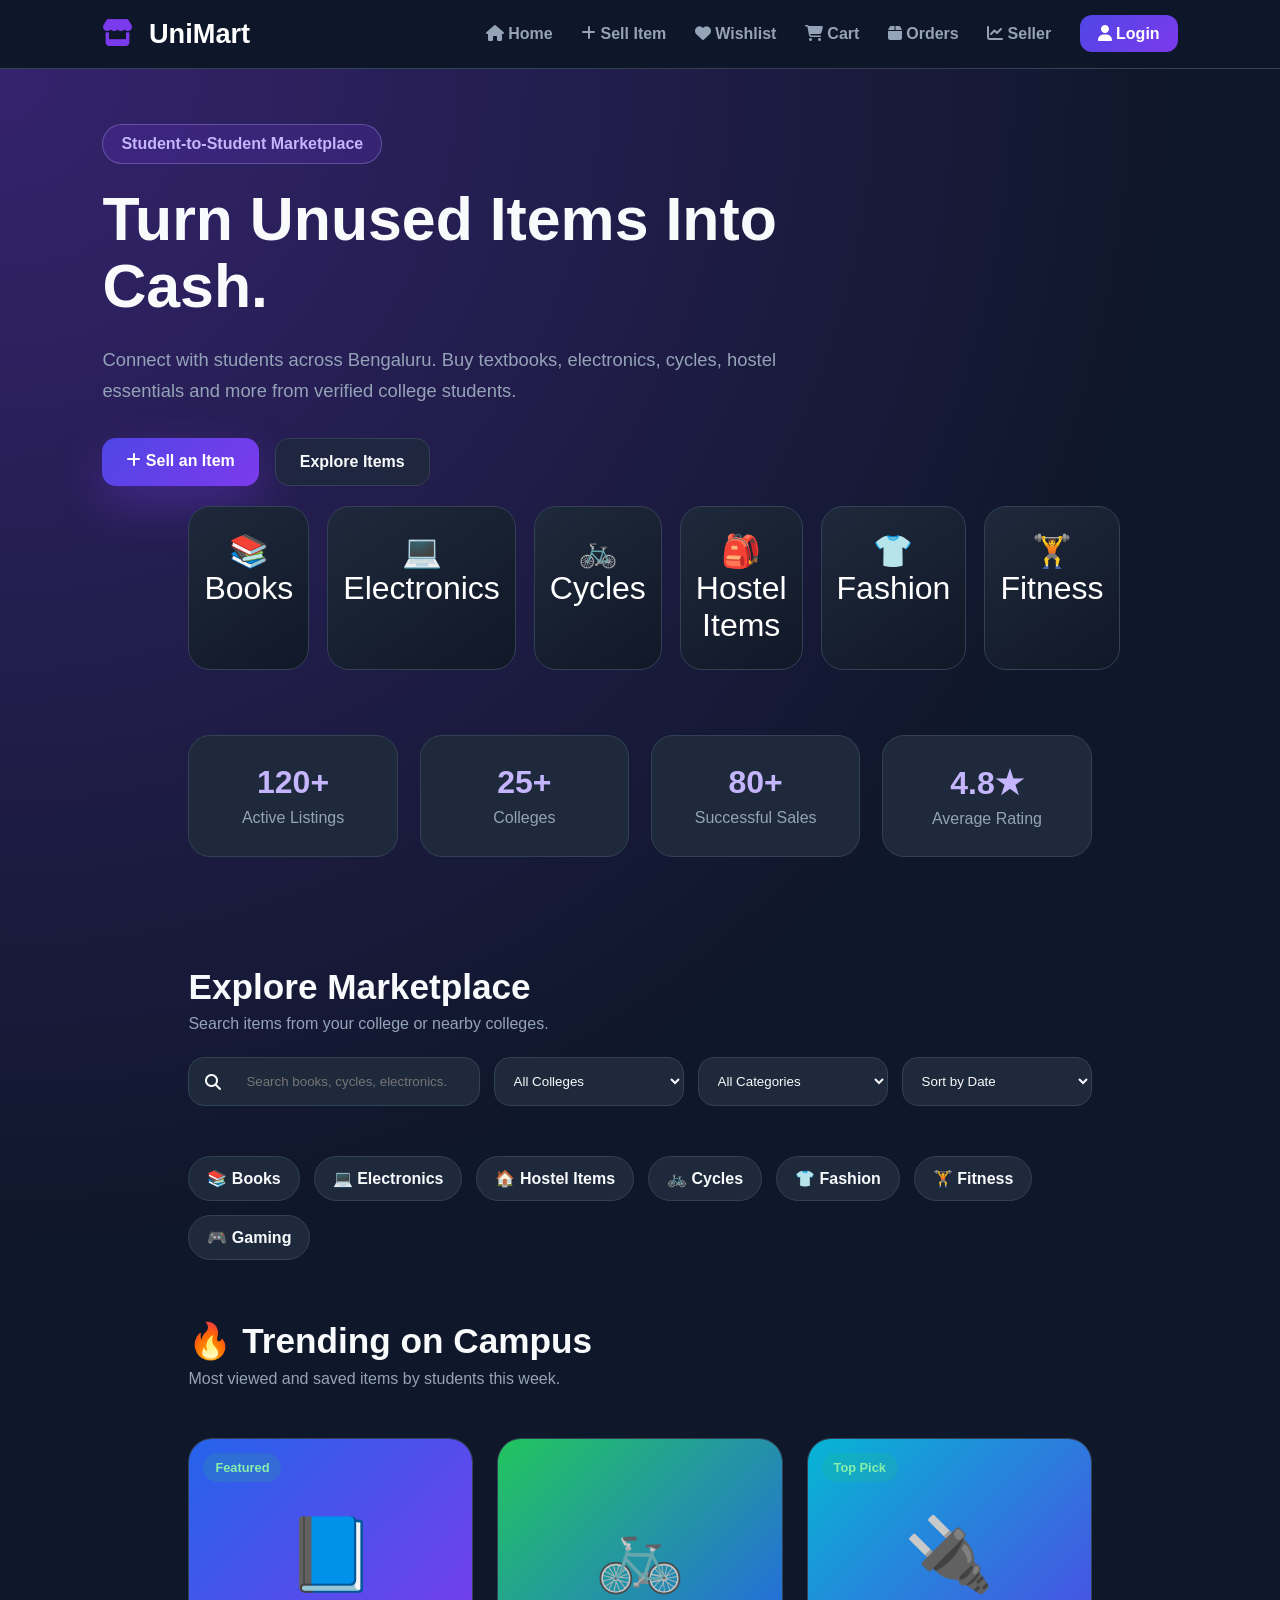
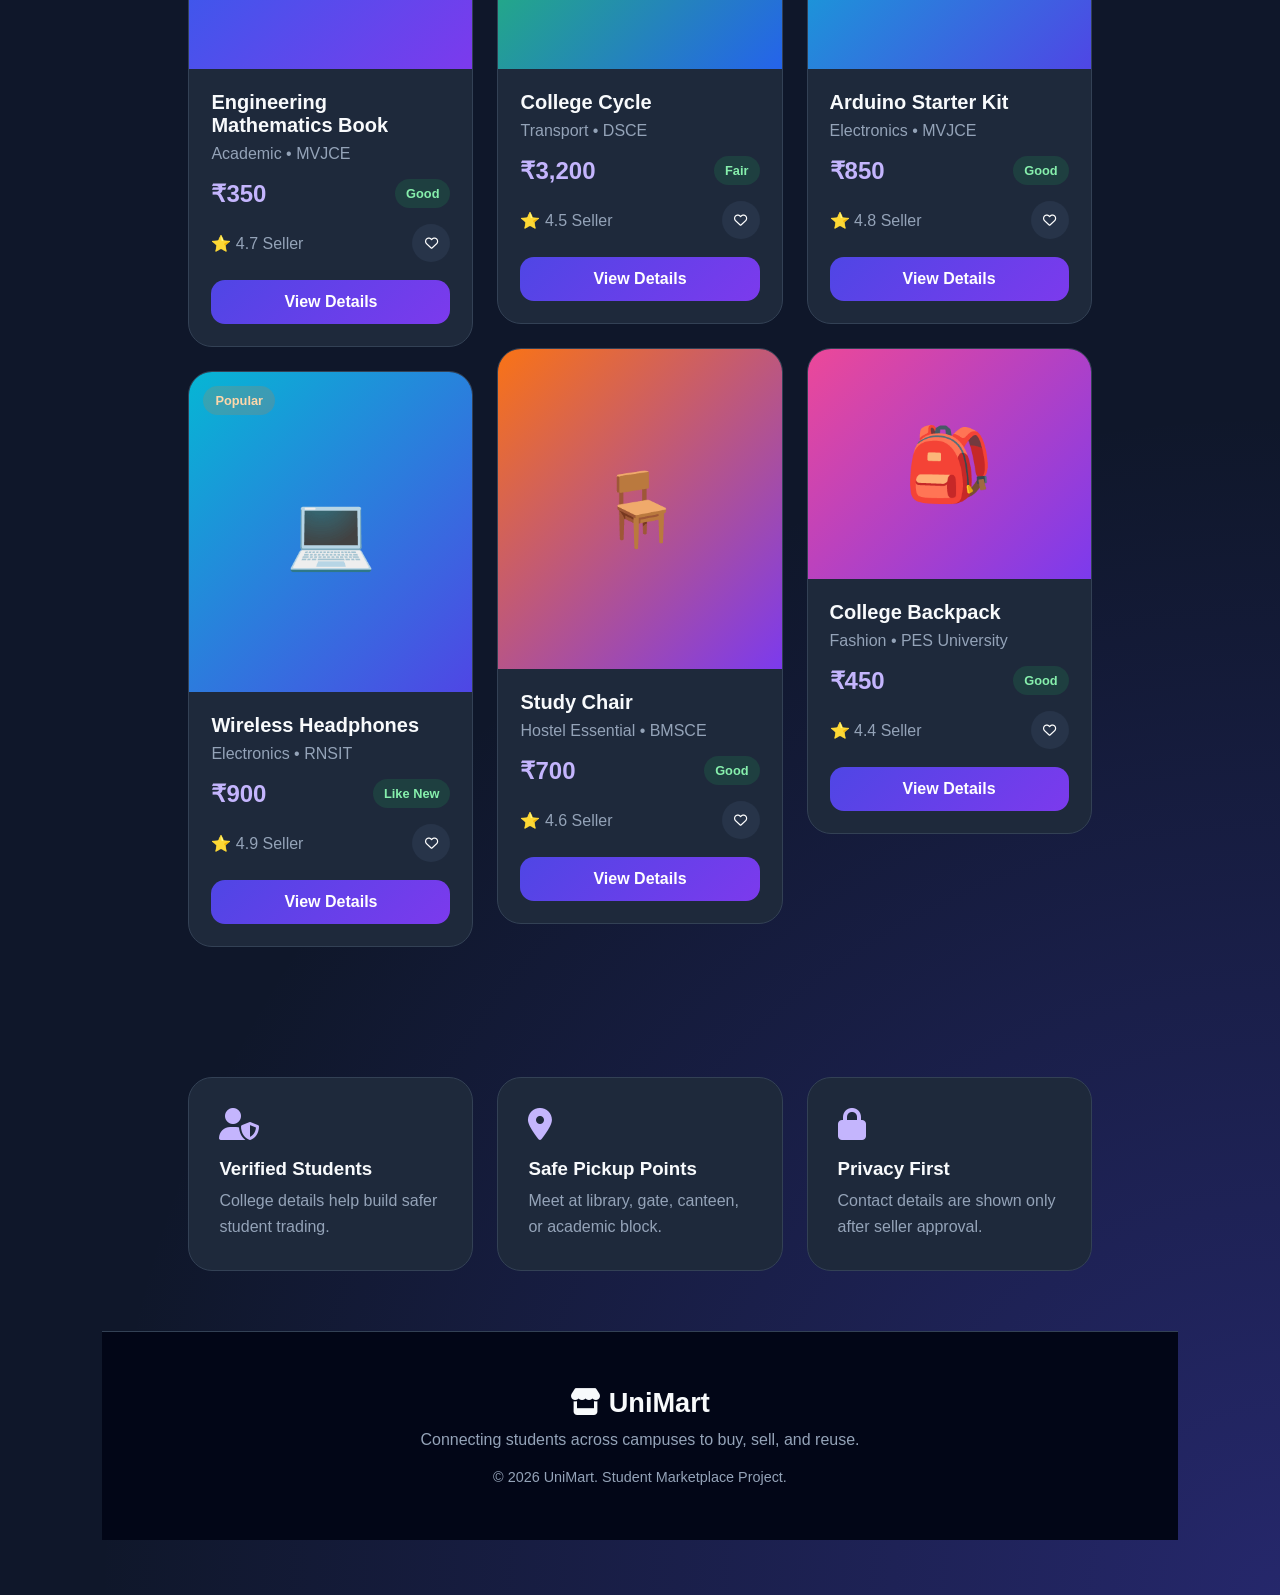
==== index.html @ 86482e0b "Initial UniMart project" ====
<!DOCTYPE html>
<html lang="en">
<head>
  <meta charset="UTF-8" />
  <meta name="viewport" content="width=device-width, initial-scale=1.0" />
  <title>UniMart | Student Marketplace</title>

<link rel="stylesheet" href="g.css">

  <link
    rel="stylesheet"
    href="https://cdnjs.cloudflare.com/ajax/libs/font-awesome/6.5.0/css/all.min.css"
  />
</head>
<body>

  <!-- NAVBAR -->
  <header class="navbar">
    <div class="logo">
      <i class="fa-solid fa-store"></i>
      <span>UniMart</span>
    </div>

    <nav>
  <nav>
  <a href="index.html">
    <i class="fa-solid fa-house"></i> Home
  </a>

  <a href="post-item.html">
    <i class="fa-solid fa-plus"></i> Sell Item
  </a>

  <a href="wishlist.html">
    <i class="fa-solid fa-heart"></i> Wishlist
  </a>

  <a href="cart.html">
    <i class="fa-solid fa-cart-shopping"></i> Cart
  </a>

  <a href="orders.html">
    <i class="fa-solid fa-box"></i> Orders
  </a>

  <a href="seller-dashboard.html">
    <i class="fa-solid fa-chart-line"></i> Seller
  </a>

  <a href="register.html" class="login-btn">
    <i class="fa-solid fa-user"></i> Login
  </a>
</nav>
</nav>
    </nav>
  </header>

  <!-- HERO SECTION -->
  <section class="hero compact-hero">
    <div class="hero-content">
      <span class="tag">Student-to-Student Marketplace</span>

      <h1>Turn Unused Items Into Cash.</h1>

     <p>
        Connect with students across Bengaluru.
        Buy textbooks, electronics, cycles, hostel essentials
        and more from verified college students.

      </p>

      <div class="hero-buttons">
        <a href="post-item.html" class="primary-btn">
          <i class="fa-solid fa-plus"></i> Sell an Item
        </a>

        <a href="#marketplace" class="secondary-btn">
          Explore Items
        </a>
      </div>
    </div>

    </div>
<!-- QUICK CATEGORIES -->

<section class="quick-categories">

  <a href="category.html?type=Academic" class="cat-card">
📚 Books
</a>

  <a href="category.html?type=Electronics" class="cat-card">
💻 Electronics
</a>
 <a href="category.html?type=Cycles" class="cat-card">
🚲 Cycles
</a>
<a href="category.html?type=Hostel" class="cat-card">
🎒 Hostel Items
</a>

<a href="category.html?type=Fashion" class="cat-card">
👕 Fashion
</a>

  <a href=" category.html?type=Fitness" class="cat-card">
🏋️ Fitness
</a>

</section>


  <!-- STATS -->
  <section class="stats">
    <div>
      <h2>120+</h2>
      <p>Active Listings</p>
    </div>

    <div>
      <h2>25+</h2>
      <p>Colleges</p>
    </div>

    <div>
      <h2>80+</h2>
      <p>Successful Sales</p>
    </div>

    <div>
      <h2>4.8★</h2>
      <p>Average Rating</p>
    </div>
  </section>

  <!-- SEARCH AND FILTER -->
  <section class="search-section" id="marketplace">
    <h2>Explore Marketplace</h2>
    <p>Search items from your college or nearby colleges.</p>

    <div class="filters">
      <div class="search-box">
        <i class="fa-solid fa-magnifying-glass"></i>
        <input type="text" id="searchInput" placeholder="Search books, cycles, electronics..." />
      </div>

      <select>
        <option>All Colleges</option>
        <option>MVJCE</option>
        <option>RNSIT</option>
        <option>DSCE</option>
        <option>BMSCE</option>
        <option>PES University</option>
      </select>

     <select id="categoryFilter">
  <option value="All">All Categories</option>
  <option value="Academic">Academic</option>
  <option value="Electronics">Electronics</option>
  <option value="Hostel Essentials">Hostel Essentials</option>
  <option value="Transport">Transport</option>
  <option value="Fashion">Fashion</option>
  <option value="Fitness">Fitness</option>
</select>

      <select>
        <option>Sort by Date</option>
        <option>Price: Low to High</option>
        <option>Price: High to Low</option>
      </select>
    </div>
  </section>

  <!-- CATEGORY CHIPS -->
  <section class="category-chips">
    <span>📚 Books</span>
    <span>💻 Electronics</span>
    <span>🏠 Hostel Items</span>
    <span>🚲 Cycles</span>
    <span>👕 Fashion</span>
    <span>🏋️ Fitness</span>
    <span>🎮 Gaming</span>
  </section>

  <!-- FEATURED SECTIONS -->
  <section class="section-heading">
    <h2>🔥 Trending on Campus</h2>
    <p>Most viewed and saved items by students this week.</p>
  </section>

  <!-- ITEM GRID -->
  <section class="items-grid" id="itemsGrid">

    <div class="item-card">
      <div class="image-box academic">
        <span class="label">Featured</span>
        📘
      </div>

      <div class="item-info">
        <h3>Engineering Mathematics Book</h3>
        <p>Academic • MVJCE</p>

        <div class="price-row">
          <h2>₹350</h2>
          <span>Good</span>
        </div>

        <div class="seller-row">
          <p>⭐ 4.7 Seller</p>
          <button><i class="fa-regular fa-heart"></i></button>
        </div>

        <a href="item-details.html" class="view-btn">View Details</a>
      </div>
    </div>

    <div class="item-card tall">
      <div class="image-box electronics">
        <span class="label urgent">Popular</span>
        💻
      </div>

      <div class="item-info">
        <h3>Wireless Headphones</h3>
        <p>Electronics • RNSIT</p>

        <div class="price-row">
          <h2>₹900</h2>
          <span>Like New</span>
        </div>

        <div class="seller-row">
          <p>⭐ 4.9 Seller</p>
          <button><i class="fa-regular fa-heart"></i></button>
        </div>

        <a href="item-details.html" class="view-btn">View Details</a>
      </div>
    </div>

    <div class="item-card">
      <div class="image-box transport">
        🚲
      </div>

      <div class="item-info">
        <h3>College Cycle</h3>
        <p>Transport • DSCE</p>

        <div class="price-row">
          <h2>₹3,200</h2>
          <span>Fair</span>
        </div>

        <div class="seller-row">
          <p>⭐ 4.5 Seller</p>
          <button><i class="fa-regular fa-heart"></i></button>
        </div>

        <a href="item-details.html" class="view-btn">View Details</a>
      </div>
    </div>

    <div class="item-card tall">
      <div class="image-box hostel">
        🪑
      </div>

      <div class="item-info">
        <h3>Study Chair</h3>
        <p>Hostel Essential • BMSCE</p>

        <div class="price-row">
          <h2>₹700</h2>
          <span>Good</span>
        </div>

        <div class="seller-row">
          <p>⭐ 4.6 Seller</p>
          <button><i class="fa-regular fa-heart"></i></button>
        </div>

        <a href="item-details.html" class="view-btn">View Details</a>
      </div>
    </div>

    <div class="item-card">
      <div class="image-box electronics">
        <span class="label">Top Pick</span>
        🔌
      </div>

      <div class="item-info">
        <h3>Arduino Starter Kit</h3>
        <p>Electronics • MVJCE</p>

        <div class="price-row">
          <h2>₹850</h2>
          <span>Good</span>
        </div>

        <div class="seller-row">
          <p>⭐ 4.8 Seller</p>
          <button><i class="fa-regular fa-heart"></i></button>
        </div>

        <a href="item-details.html" class="view-btn">View Details</a>
      </div>
    </div>

    <div class="item-card">
      <div class="image-box fashion">
        🎒
      </div>

      <div class="item-info">
        <h3>College Backpack</h3>
        <p>Fashion • PES University</p>

        <div class="price-row">
          <h2>₹450</h2>
          <span>Good</span>
        </div>

        <div class="seller-row">
          <p>⭐ 4.4 Seller</p>
          <button><i class="fa-regular fa-heart"></i></button>
        </div>

        <a href="item-details.html" class="view-btn">View Details</a>
      </div>
    </div>

  </section>

  <!-- TRUST SECTION -->
  <section class="trust-section">
    <div>
      <i class="fa-solid fa-user-shield"></i>
      <h3>Verified Students</h3>
      <p>College details help build safer student trading.</p>
    </div>

    <div>
      <i class="fa-solid fa-location-dot"></i>
      <h3>Safe Pickup Points</h3>
      <p>Meet at library, gate, canteen, or academic block.</p>
    </div>

    <div>
      <i class="fa-solid fa-lock"></i>
      <h3>Privacy First</h3>
      <p>Contact details are shown only after seller approval.</p>
    </div>
  </section>

  <!-- FOOTER -->
  <footer>
    <div class="footer-logo">
      <i class="fa-solid fa-store"></i>
      UniMart
    </div>

    <p>Connecting students across campuses to buy, sell, and reuse.</p>

    <p class="copyright">
      © 2026 UniMart. Student Marketplace Project.
    </p>
  </footer>

  
  <script src="marketplace.js"></script>
  
</body>
</html>
---- g.css ----
:root {
  --bg: #0f172a;
  --card: #1e293b;
  --card-light: #273449;
  --text: #f8fafc;
  --muted: #94a3b8;
  --primary: #4f46e5;
  --secondary: #7c3aed;
  --success: #22c55e;
  --warning: #f97316;
  --border: #334155;
  --white: #ffffff;
}

* {
  margin: 0;
  padding: 0;
  box-sizing: border-box;
  font-family: "Segoe UI", sans-serif;
}

body {
  background: var(--bg);
  color: var(--text);
}

/* NAVBAR */

.navbar {
  display: flex;
  justify-content: space-between;
  align-items: center;
  padding: 18px 8%;
  background: rgba(15, 23, 42, 0.9);
  backdrop-filter: blur(12px);
  border-bottom: 1px solid var(--border);
  position: sticky;
  top: 0;
  z-index: 1000;
}

.logo {
  font-size: 1.7rem;
  font-weight: 800;
  color: var(--white);
}

.logo i {
  color: var(--secondary);
  margin-right: 8px;
}

nav a {
  text-decoration: none;
  color: var(--muted);
  margin-left: 24px;
  font-weight: 600;
}

nav a:hover {
  color: var(--white);
}

.login-btn {
  background: linear-gradient(135deg, var(--primary), var(--secondary));
  padding: 10px 18px;
  border-radius: 12px;
  color: white !important;
}

/* HERO */

.hero {
  min-height: 85vh;
  display: flex;
  align-items: center;
  justify-content: space-between;
  gap: 60px;
  padding: 80px 8%;
  background:
    radial-gradient(circle at top left, rgba(124, 58, 237, 0.35), transparent 35%),
    radial-gradient(circle at bottom right, rgba(79, 70, 229, 0.35), transparent 35%);
}

.hero-content {
  max-width: 650px;
}

.tag {
  display: inline-block;
  background: rgba(124, 58, 237, 0.18);
  color: #c4b5fd;
  border: 1px solid rgba(196, 181, 253, 0.3);
  padding: 10px 18px;
  border-radius: 999px;
  font-weight: 700;
  margin-bottom: 22px;
}

.hero-content h1 {
  font-size: 4.2rem;
  line-height: 1.05;
  margin-bottom: 24px;
}

.hero-content p {
  color: var(--muted);
  font-size: 1.15rem;
  line-height: 1.7;
  margin-bottom: 32px;
}

.hero-buttons {
  display: flex;
  gap: 16px;
  flex-wrap: wrap;
}

.primary-btn,
.secondary-btn {
  text-decoration: none;
  padding: 14px 24px;
  border-radius: 14px;
  font-weight: 800;
}

.primary-btn {
  color: white;
  background: linear-gradient(135deg, var(--primary), var(--secondary));
  box-shadow: 0 18px 45px rgba(124, 58, 237, 0.35);
}

.secondary-btn {
  color: var(--text);
  border: 1px solid var(--border);
  background: rgba(30, 41, 59, 0.8);
}

/* HERO CARDS */

.hero-card {
  width: 360px;
  display: grid;
  gap: 18px;
}

.deal-card {
  background: linear-gradient(145deg, var(--card), #111827);
  border: 1px solid var(--border);
  border-radius: 26px;
  padding: 26px;
  box-shadow: 0 25px 70px rgba(0, 0, 0, 0.35);
}

.deal-card.big {
  min-height: 220px;
}

.deal-card h3 {
  font-size: 1.4rem;
  margin: 18px 0 8px;
}

.deal-card p {
  color: var(--muted);
}

.deal-card h2 {
  color: #c4b5fd;
  margin-top: 18px;
  font-size: 2rem;
}

.badge,
.label {
  display: inline-block;
  background: rgba(34, 197, 94, 0.15);
  color: #86efac;
  padding: 7px 12px;
  border-radius: 999px;
  font-size: 0.8rem;
  font-weight: 800;
}

.deal-card.small {
  min-height: 120px;
}

.deal-card.dark {
  background: linear-gradient(145deg, #312e81, #1e1b4b);
}

/* STATS */

.stats {
  display: grid;
  grid-template-columns: repeat(4, 1fr);
  gap: 22px;
  padding: 30px 8% 70px;
}

.stats div {
  background: var(--card);
  border: 1px solid var(--border);
  padding: 28px;
  border-radius: 22px;
  text-align: center;
}

.stats h2 {
  font-size: 2rem;
  color: #c4b5fd;
}

.stats p {
  color: var(--muted);
  margin-top: 8px;
}

/* SEARCH */

.search-section {
  padding: 40px 8%;
}

.search-section h2,
.section-heading h2 {
  font-size: 2.2rem;
}

.search-section p,
.section-heading p {
  color: var(--muted);
  margin-top: 8px;
}

.filters {
  margin-top: 24px;
  display: flex;
  gap: 14px;
  flex-wrap: wrap;
}

.search-box {
  flex: 1;
  min-width: 260px;
  background: var(--card);
  border: 1px solid var(--border);
  border-radius: 16px;
  padding: 0 16px;
  display: flex;
  align-items: center;
  gap: 10px;
}

.search-box input,
.filters select {
  background: var(--card);
  color: var(--text);
  border: 1px solid var(--border);
  outline: none;
  padding: 15px;
  border-radius: 16px;
}

.search-box input {
  border: none;
  width: 100%;
}

.filters select {
  min-width: 190px;
}

/* CATEGORY CHIPS */

.category-chips {
  padding: 10px 8% 40px;
  display: flex;
  gap: 14px;
  flex-wrap: wrap;
}

.category-chips span {
  background: var(--card);
  border: 1px solid var(--border);
  padding: 12px 18px;
  border-radius: 999px;
  color: var(--text);
  font-weight: 700;
}

/* SECTIONS */

.section-heading {
  padding: 20px 8%;
}

/* ITEMS */

.items-grid {
  padding: 30px 8% 70px;
  columns: 3 280px;
  column-gap: 24px;
}

.item-card {
  break-inside: avoid;
  background: var(--card);
  border: 1px solid var(--border);
  border-radius: 24px;
  overflow: hidden;
  margin-bottom: 24px;
  transition: 0.3s;
}

.item-card:hover {
  transform: translateY(-12px) rotateX(5deg) rotateY(5deg);
  box-shadow: 0 30px 60px rgba(124,58,237,.4);
}

.image-box {
  height: 230px;
  font-size: 4.5rem;
  display: flex;
  align-items: center;
  justify-content: center;
  position: relative;
}

.item-card.tall .image-box {
  height: 320px;
}

.academic {
  background: linear-gradient(135deg, #2563eb, #7c3aed);
}

.electronics {
  background: linear-gradient(135deg, #06b6d4, #4f46e5);
}

.transport {
  background: linear-gradient(135deg, #22c55e, #2563eb);
}

.hostel {
  background: linear-gradient(135deg, #f97316, #7c3aed);
}

.fashion {
  background: linear-gradient(135deg, #ec4899, #7c3aed);
}

.label {
  position: absolute;
  top: 14px;
  left: 14px;
}

.label.urgent {
  background: rgba(249, 115, 22, 0.18);
  color: #fed7aa;
}

.item-info {
  padding: 22px;
}

.item-info h3 {
  font-size: 1.25rem;
  margin-bottom: 8px;
}

.item-info p {
  color: var(--muted);
}

.price-row,
.seller-row {
  display: flex;
  justify-content: space-between;
  align-items: center;
  margin-top: 16px;
}

.price-row h2 {
  color: #c4b5fd;
}

.price-row span {
  background: rgba(34, 197, 94, 0.14);
  color: #86efac;
  padding: 7px 11px;
  border-radius: 999px;
  font-size: 0.8rem;
  font-weight: 800;
}

.seller-row button {
  width: 38px;
  height: 38px;
  border: none;
  border-radius: 50%;
  background: var(--card-light);
  color: white;
  cursor: pointer;
}

.view-btn {
  display: block;
  text-align: center;
  margin-top: 18px;
  padding: 13px;
  border-radius: 14px;
  text-decoration: none;
  color: white;
  font-weight: 800;
  background: linear-gradient(135deg, var(--primary), var(--secondary));
}

/* TRUST */

.trust-section {
  padding: 60px 8%;
  display: grid;
  grid-template-columns: repeat(3, 1fr);
  gap: 24px;
}

.trust-section div {
  background: var(--card);
  border: 1px solid var(--border);
  padding: 30px;
  border-radius: 24px;
}

.trust-section i {
  font-size: 2rem;
  color: #c4b5fd;
  margin-bottom: 18px;
}

.trust-section p {
  color: var(--muted);
  margin-top: 8px;
  line-height: 1.6;
}

/* FOOTER */

footer {
  text-align: center;
  padding: 55px 8%;
  background: #020617;
  border-top: 1px solid var(--border);
}

.footer-logo {
  font-size: 1.7rem;
  font-weight: 800;
  margin-bottom: 12px;
}

footer p {
  color: var(--muted);
}

.copyright {
  margin-top: 20px;
  font-size: 0.9rem;
}

/* RESPONSIVE */

@media (max-width: 900px) {
  .hero {
    flex-direction: column;
    text-align: center;
  }

  .hero-content h1 {
    font-size: 5rem;
    font-weight: 900;
    line-height: 1;
    margin-bottom: 25px;
    background: linear-gradient(135deg,#4F46E5,#7C3AED,#22C55E);
-webkit-background-clip:text;
-webkit-text-fill-color:transparent;
}
  

  .hero-buttons {
    justify-content: center;
  }

  .hero-card {
    width: 100%;
  }

  .stats,
  .trust-section {
    grid-template-columns: 1fr 1fr;
  }

  nav {
    display: none;
  }
}

@media (max-width: 600px) {
  .hero-content h1 {
    font-size: 2.4rem;
  }

  .stats,
  .trust-section {
    grid-template-columns: 1fr;
  }

  .filters {
    flex-direction: column;
  }

  .filters select {
    width: 100%;
  }
}
.compact-hero {
  min-height: 65vh;
  padding-top: 55px;
  padding-bottom: 55px;
}

.compact-hero .hero-content h1 {
  font-size: 4rem;
}

.compact-hero .hero-card {
  transform: scale(0.9);
}
.quick-categories {
  padding: 20px 8% 50px;
  display: grid;
  grid-template-columns: repeat(6, 1fr);
  gap: 18px;
}

.cat-card {
  background: linear-gradient(145deg, #1e293b, #111827);
  border: 1px solid #334155;
  border-radius: 22px;
  padding: 25px 15px;
  text-align: center;
  font-size: 2rem;
  transition: 0.3s;
  cursor: pointer;
}

.cat-card span {
  display: block;
  margin-top: 10px;
  font-size: 0.95rem;
  font-weight: 700;
}

.cat-card:hover {
  transform: translateY(-10px) scale(1.04);
  box-shadow: 0 25px 45px rgba(124, 58, 237, 0.35);
}
/* FIX HERO LAYOUT */
.hero {
  min-height: auto !important;
  padding: 55px 8% !important;
  display: block !important;
}

.hero-content {
  max-width: 750px;
}

.hero-content h1 {
  font-size: 3.8rem !important;
  line-height: 1.1;
}

.hero-card {
  display: none !important;
}

/* FIX CATEGORY POSITION */
.quick-categories {
  padding: 20px 8% 35px !important;
  display: grid !important;
  grid-template-columns: repeat(6, 1fr);
  gap: 18px;
}

.cat-card {
  min-height: 130px;
}
/* REGISTER / LOGIN PAGE */

.auth-page {
  min-height: 100vh;
  padding: 60px 8%;
  display: grid;
  grid-template-columns: 1fr 450px;
  gap: 60px;
  align-items: center;
  background:
    radial-gradient(circle at top left, rgba(124,58,237,0.35), transparent 35%),
    radial-gradient(circle at bottom right, rgba(79,70,229,0.25), transparent 35%),
    #0f172a;
}

.auth-left h1 {
  font-size: 4.5rem;
  line-height: 1;
  background: linear-gradient(135deg,#ffffff,#a78bfa,#22c55e);
  -webkit-background-clip: text;
  -webkit-text-fill-color: transparent;
}

.auth-left p {
  margin-top: 25px;
  color: #94a3b8;
  font-size: 1.15rem;
  line-height: 1.8;
  max-width: 600px;
}

.auth-points {
  margin-top: 35px;
  display: grid;
  gap: 18px;
}

.auth-points span {
  background: rgba(30,41,59,0.75);
  border: 1px solid #334155;
  padding: 16px 20px;
  border-radius: 18px;
  color: #f8fafc;
  font-weight: 700;
}

.auth-points i {
  color: #a78bfa;
  margin-right: 10px;
}

.auth-card {
  background: rgba(30,41,59,0.9);
  border: 1px solid #334155;
  border-radius: 28px;
  padding: 35px;
  box-shadow: 0 30px 80px rgba(0,0,0,0.45);
}

.auth-card h2 {
  font-size: 2rem;
}

.auth-subtitle {
  color: #94a3b8;
  margin: 8px 0 25px;
}

.input-group {
  display: flex;
  align-items: center;
  gap: 12px;
  background: #0f172a;
  border: 1px solid #334155;
  padding: 14px 16px;
  border-radius: 16px;
  margin-bottom: 16px;
}

.input-group i {
  color: #a78bfa;
}

.input-group input,
.input-group select {
  width: 100%;
  background: transparent;
  border: none;
  outline: none;
  color: white;
  font-size: 0.95rem;
}

.input-group select option {
  background: #0f172a;
}

.form-row {
  display: grid;
  grid-template-columns: 1fr 1fr;
  gap: 14px;
}

.auth-btn {
  width: 100%;
  padding: 15px;
  border: none;
  border-radius: 16px;
  background: linear-gradient(135deg,#4f46e5,#7c3aed);
  color: white;
  font-size: 1rem;
  font-weight: 800;
  cursor: pointer;
  box-shadow: 0 15px 40px rgba(124,58,237,0.35);
}

.switch-auth {
  text-align: center;
  margin-top: 18px;
  color: #94a3b8;
}

.switch-auth a {
  color: #a78bfa;
  text-decoration: none;
  font-weight: 800;
}

@media(max-width: 900px) {
  .auth-page {
    grid-template-columns: 1fr;
  }

  .auth-left h1 {
    font-size: 3rem;
  }

  .form-row {
    grid-template-columns: 1fr;
  }
}
.back-home{
    position:absolute;
    top:25px;
    left:30px;
    color:white;
    text-decoration:none;
    font-weight:700;
    padding:10px 16px;
    border:1px solid #334155;
    border-radius:12px;
    background:rgba(30,41,59,.8);
}

.back-home:hover{
    background:#334155;
}
/* PROFILE PAGE FIX */

.profile-container {
  min-height: 100vh;
  padding: 60px 8%;
  background: #0f172a;
  color: white;
}

.profile-header {
  display: flex;
  align-items: center;
  gap: 25px;
  background: #1e293b;
  padding: 30px;
  border-radius: 24px;
  margin-bottom: 30px;
}

.avatar {
  width: 110px;
  height: 110px;
  background: linear-gradient(135deg, #4f46e5, #7c3aed);
  border-radius: 50%;
  display: flex;
  align-items: center;
  justify-content: center;
  font-size: 3.5rem;
}

.profile-stats {
  display: grid;
  grid-template-columns: repeat(4, 1fr);
  gap: 20px;
  margin: 30px 0;
}

.stat-card {
  background: #1e293b;
  padding: 25px;
  border-radius: 20px;
  text-align: center;
  border: 1px solid #334155;
}

.stat-card h3 {
  font-size: 1.8rem;
  margin: 8px 0;
}

.profile-menu {
  display: grid;
  grid-template-columns: repeat(3, 1fr);
  gap: 18px;
}

.menu-card {
  background: #1e293b;
  padding: 25px;
  border-radius: 20px;
  font-weight: 700;
  border: 1px solid #334155;
}

.logout {
  background: #7f1d1d;
}

@media(max-width: 700px) {
  .profile-stats,
  .profile-menu {
    grid-template-columns: 1fr;
  }
}
.profile-menu a {
  color: white;
  text-decoration: none;
}

.profile-menu button {
  color: white;
  border: none;
  text-align: left;
  font-size: 1rem;
  cursor: pointer;
}
.page-shell {
  min-height: 100vh;
  padding: 80px 8%;
  background:
    radial-gradient(circle at top left, rgba(124,58,237,.28), transparent 35%),
    #0f172a;
  color: white;
}

.page-hero {
  background: linear-gradient(135deg, #1e293b, #111827);
  border: 1px solid #334155;
  border-radius: 28px;
  padding: 45px;
  margin-bottom: 30px;
}

.page-hero h1 {
  font-size: 3rem;
}

.page-hero p {
  color: #94a3b8;
  margin-top: 10px;
}

.empty-box {
  background: #1e293b;
  border: 1px solid #334155;
  border-radius: 24px;
  padding: 40px;
  text-align: center;
}

.empty-box p {
  color: #94a3b8;
  margin: 12px 0 25px;
}

.order-steps,
.dashboard-grid {
  display: grid;
  grid-template-columns: repeat(4,1fr);
  gap: 18px;
  margin-bottom: 30px;
}

.order-steps div,
.dash-card {
  background: #1e293b;
  border: 1px solid #334155;
  border-radius: 20px;
  padding: 25px;
  text-align: center;
  font-weight: 800;
}

.dash-card h2 {
  margin-top: 12px;
  color: #a78bfa;
}

@media(max-width: 800px) {
  .order-steps,
  .dashboard-grid {
    grid-template-columns: 1fr;
  }
}
.textarea-box {
  align-items: flex-start;
}

.textarea-box textarea {
  width: 100%;
  min-height: 110px;
  resize: none;
  background: transparent;
  border: none;
  outline: none;
  color: white;
  font-size: 0.95rem;
}

.check-row {
  display: block;
  color: #cbd5e1;
  margin: 14px 0;
  font-weight: 600;
}

.check-row input {
  margin-right: 8px;
}
.details-page {
  min-height: 85vh;
  padding: 90px 8% 40px;
  display: grid;
  grid-template-columns: 1fr 1fr;
  gap: 40px;
  background: #0f172a;
  color: white;
}

.details-image {
  min-height: 520px;
  background: linear-gradient(135deg, #06b6d4, #4f46e5);
  border-radius: 32px;
  display: flex;
  align-items: center;
  justify-content: center;
  font-size: 9rem;
  position: relative;
}

.status-badge {
  position: absolute;
  top: 25px;
  left: 25px;
  background: #22c55e;
  color: white;
  padding: 10px 18px;
  border-radius: 999px;
  font-weight: 800;
}

.details-info {
  background: #1e293b;
  border: 1px solid #334155;
  border-radius: 32px;
  padding: 35px;
}

.details-info h1 {
  font-size: 2.7rem;
}

.muted {
  color: #94a3b8;
}

.details-price {
  font-size: 2.6rem;
  color: #a78bfa;
  margin: 22px 0;
}

.details-tags {
  display: flex;
  flex-wrap: wrap;
  gap: 12px;
  margin-bottom: 22px;
}

.details-tags span {
  background: #0f172a;
  border: 1px solid #334155;
  padding: 10px 14px;
  border-radius: 999px;
  font-weight: 700;
}

.description {
  color: #cbd5e1;
  line-height: 1.7;
  margin-bottom: 25px;
}

.details-actions {
  display: grid;
  grid-template-columns: 1fr 1fr;
  gap: 14px;
}

.details-actions button {
  padding: 14px;
  border: none;
  border-radius: 16px;
  background: linear-gradient(135deg, #4f46e5, #7c3aed);
  color: white;
  font-weight: 800;
  cursor: pointer;
}

.seller-box {
  margin-top: 25px;
  background: #0f172a;
  border: 1px solid #334155;
  border-radius: 22px;
  padding: 22px;
}

.seller-box h3 {
  margin-bottom: 12px;
}

.seller-box p {
  margin: 8px 0;
}

@media(max-width: 850px) {
  .details-page {
    grid-template-columns: 1fr;
  }
}
.cat-card{
  text-decoration:none;
  color:white;
}
/* FIX HUGE AVAILABLE BADGE */
.details-image .status-badge {
  position: absolute !important;
  top: 22px !important;
  left: 22px !important;

  display: inline-block !important;
  width: auto !important;
  height: auto !important;

  font-size: 14px !important;
  line-height: 1 !important;
  font-weight: 800 !important;

  padding: 9px 14px !important;
  border-radius: 999px !important;

  background: #22c55e !important;
  color: white !important;
}
.buy-now-btn {
  grid-column: span 2;
  text-align: center;
  padding: 16px;
  border-radius: 16px;
  background: linear-gradient(135deg, #22c55e, #16a34a);
  color: white;
  text-decoration: none;
  font-weight: 900;
}
.request-card {
  background: #1e293b;
  border: 1px solid #334155;
  border-radius: 24px;
  padding: 28px;
  margin-bottom: 22px;
  display: flex;
  justify-content: space-between;
  gap: 20px;
  color: white;
}

.request-card p {
  color: #94a3b8;
  margin-top: 8px;
}

.request-actions {
  display: flex;
  align-items: center;
  gap: 12px;
}

.accept-btn,
.reject-btn {
  border: none;
  padding: 12px 20px;
  border-radius: 14px;
  color: white;
  font-weight: 800;
  cursor: pointer;
}

.accept-btn {
  background: #22c55e;
}

.reject-btn {
  background: #dc2626;
}
.item-img {
  width: 100%;
  height: 100%;
  object-fit: cover;
}
/* FIX EMPTY BOX BUTTON POSITION */
.empty-box .auth-btn {
  display: inline-block;
  margin-top: 18px;
  padding: 14px 24px;
}

.empty-box {
  line-height: 1.6;
}
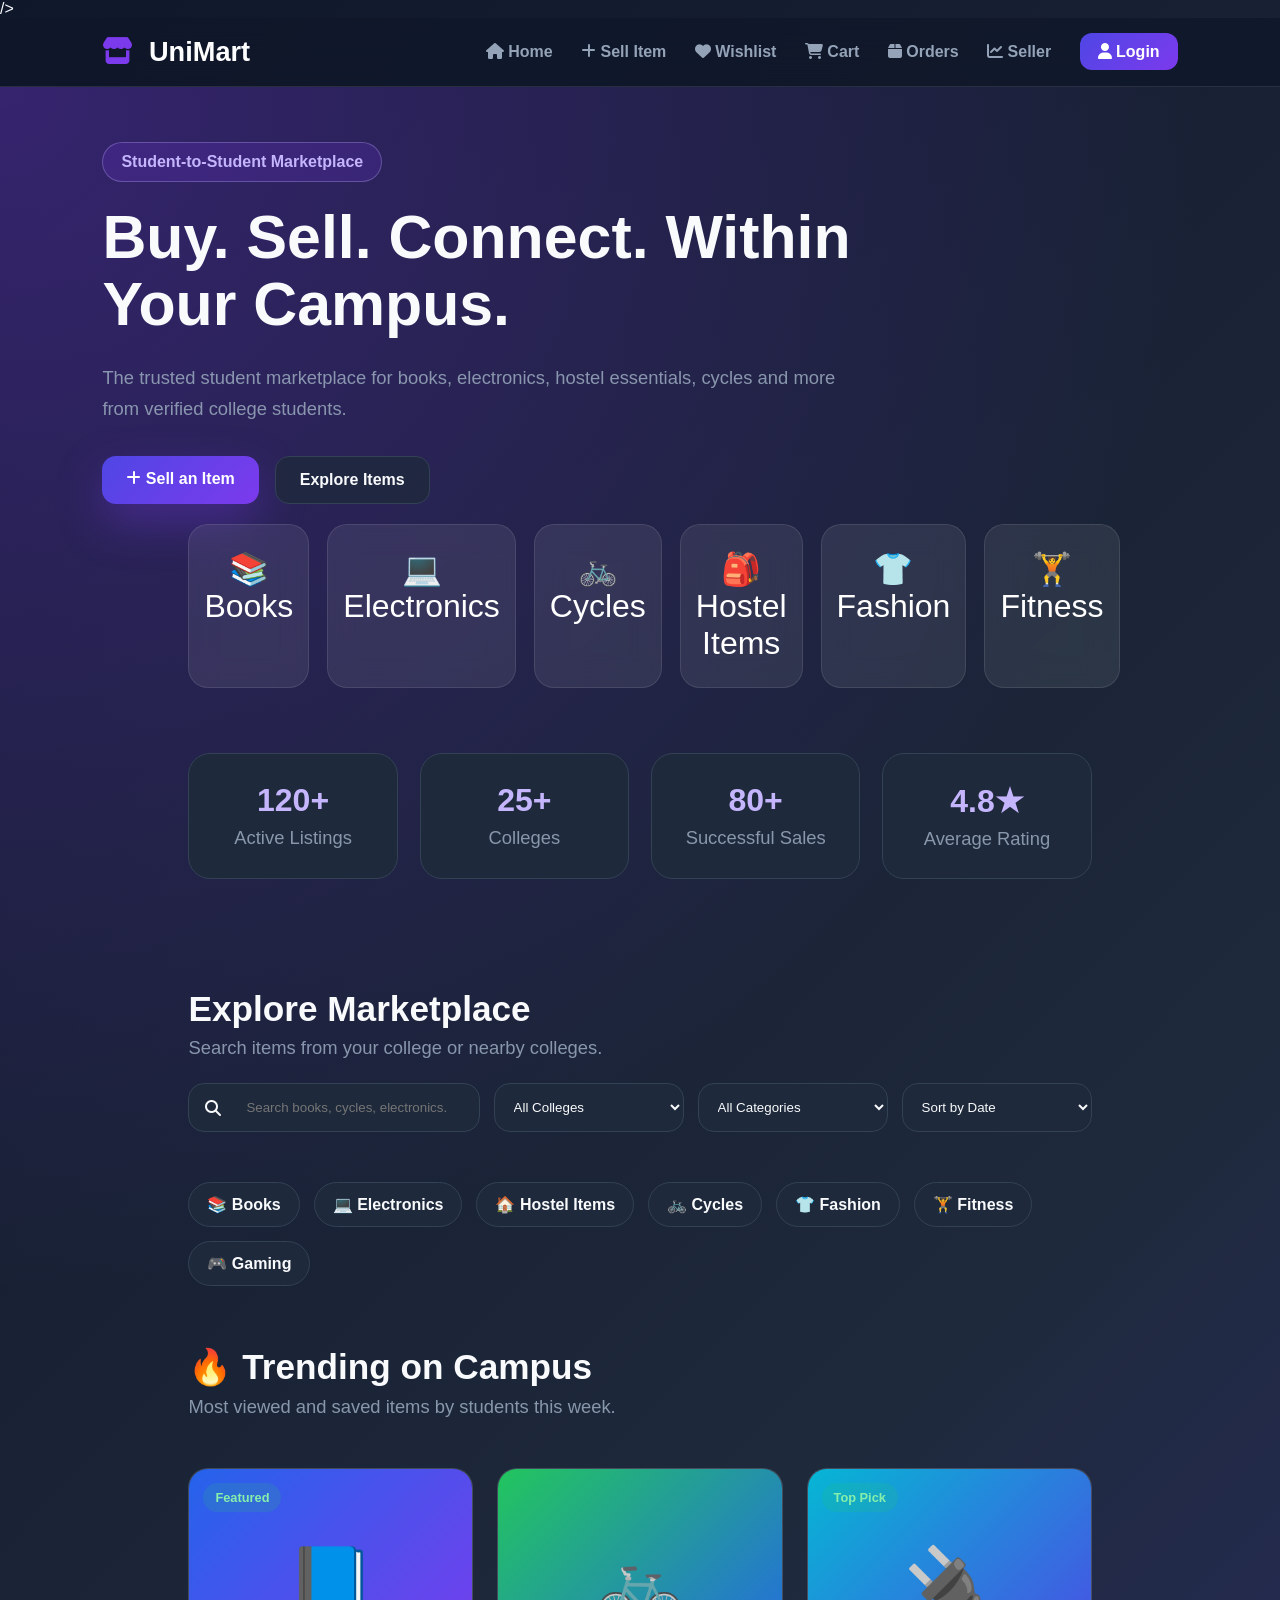
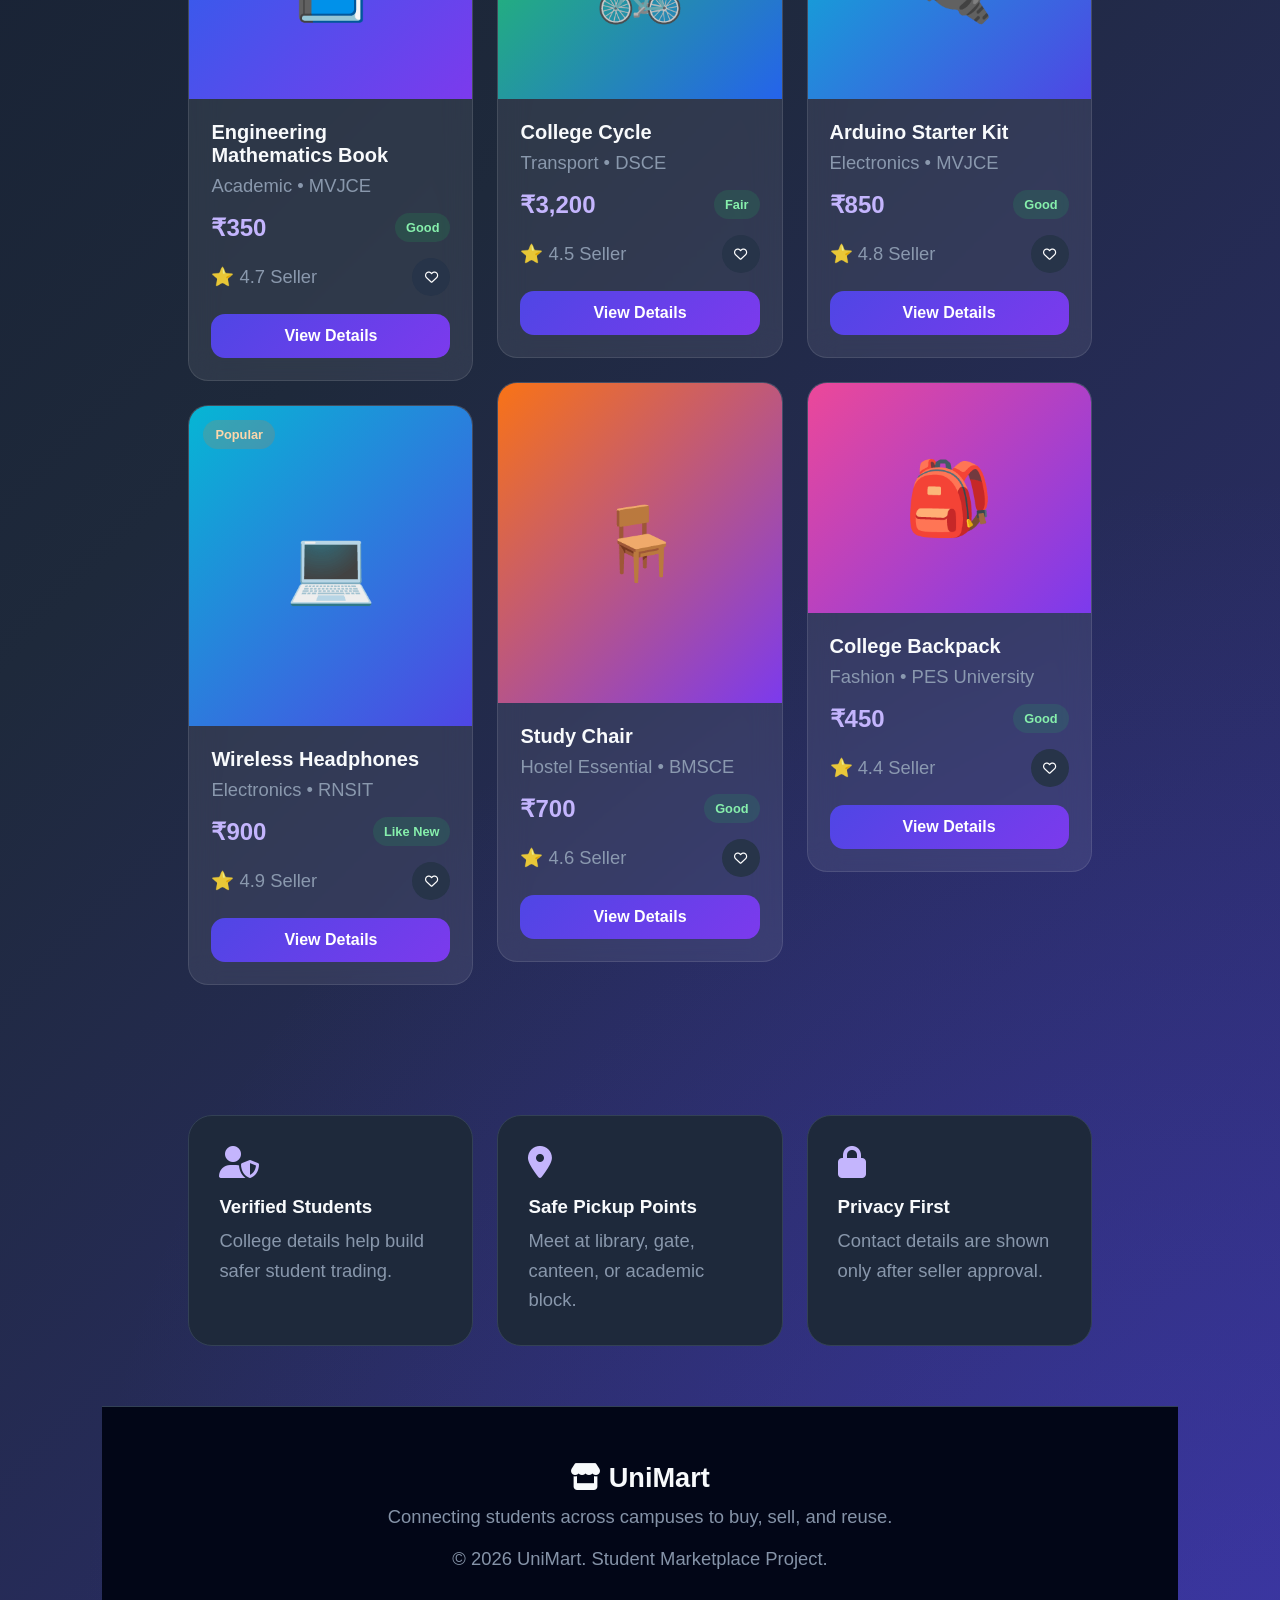
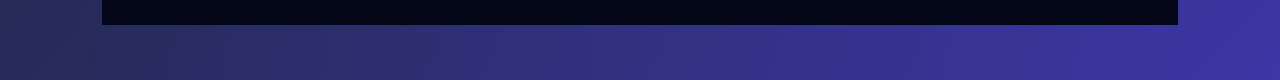
==== commit 178e3ed8: "Premium UI update" ====
--- a/index.html
+++ b/index.html
@@ -10,6 +10,7 @@
   <link
     rel="stylesheet"
     href="https://cdnjs.cloudflare.com/ajax/libs/font-awesome/6.5.0/css/all.min.css"
+    href="https://fonts.googleapis.com/css2?family=Poppins:wght@300;400;500;600;700&display=swap" rel="stylesheet">
   />
 </head>
 <body>
@@ -60,12 +61,14 @@
     <div class="hero-content">
       <span class="tag">Student-to-Student Marketplace</span>
 
-      <h1>Turn Unused Items Into Cash.</h1>
+      <h1>Buy. Sell. Connect.
+        Within Your Campus.
+      </h1>
 
      <p>
-        Connect with students across Bengaluru.
-        Buy textbooks, electronics, cycles, hostel essentials
-        and more from verified college students.
+        The trusted student marketplace for books,
+electronics, hostel essentials, cycles and more
+         from verified college students.
 
       </p>
 
--- a/g.css
+++ b/g.css
@@ -1,3 +1,7 @@
+*{
+  font-family: 'Poppins', sans-serif;
+}
+
 :root {
   --bg: #0f172a;
   --card: #1e293b;
@@ -1134,4 +1138,145 @@
 
 .empty-box {
   line-height: 1.6;
+}
+/* MOBILE FIX */
+@media (max-width: 768px) {
+  body {
+    overflow-x: hidden;
+  }
+
+  .navbar {
+    padding: 14px 20px;
+  }
+
+  .navbar nav {
+    display: none;
+  }
+
+  .hero {
+    width: 100%;
+    min-height: auto !important;
+    padding: 45px 20px !important;
+    display: block !important;
+    text-align: center;
+  }
+
+  .hero-content {
+    max-width: 100%;
+  }
+
+  .hero-content h1 {
+    font-size: 3rem !important;
+    line-height: 1.1;
+  }
+
+  .hero-content p {
+    font-size: 1rem;
+  }
+
+  .hero-buttons {
+    justify-content: center;
+  }
+
+  .quick-categories {
+    padding: 25px 20px !important;
+    grid-template-columns: repeat(2, 1fr) !important;
+  }
+
+  .cat-card {
+    min-height: 110px;
+    font-size: 1.6rem;
+  }
+
+  .stats {
+    grid-template-columns: 1fr !important;
+    padding: 25px 20px !important;
+  }
+
+  .search-section {
+    padding: 35px 20px !important;
+    text-align: center;
+  }
+
+  .filters {
+    flex-direction: column;
+  }
+
+  .filters select,
+  .search-box {
+    width: 100%;
+  }
+
+  .items-grid {
+    columns: 1 !important;
+    padding: 25px 20px !important;
+  }
+
+  .trust-section {
+    grid-template-columns: 1fr !important;
+    padding: 35px 20px !important;
+  }
+}
+/* PREMIUM UI UPGRADE */
+
+body{
+  background: linear-gradient(
+    135deg,
+    #0f172a,
+    #1e293b,
+    #312e81
+  );
+}
+
+.item-card,
+.auth-card,
+.dash-card,
+.request-card,
+.cat-card{
+  background: rgba(255,255,255,0.08);
+  backdrop-filter: blur(15px);
+  border: 1px solid rgba(255,255,255,0.1);
+  border-radius: 20px;
+}
+
+.item-card:hover,
+.dash-card:hover,
+.cat-card:hover{
+  transform: translateY(-8px);
+  transition: 0.3s;
+}
+
+.auth-btn{
+  background: linear-gradient(
+    135deg,
+    #8b5cf6,
+    #6366f1
+  );
+  border-radius: 12px;
+  box-shadow: 0 8px 25px rgba(99,102,241,.4);
+}
+.item-card,
+.cat-card,
+.dash-card,
+.auth-card,
+.auth-btn{
+  transition: all 0.3s ease;
+}
+.navbar{
+  backdrop-filter: blur(15px);
+  background: rgba(15,23,42,0.8);
+  border-bottom: 1px solid rgba(255,255,255,0.1);
+  position: sticky;
+  top: 0;
+  z-index: 1000;
+}
+.hero h1{
+  font-size: 4rem;
+  line-height: 1.1;
+  font-weight: 700;
+}
+
+.hero p{
+  font-size: 1.15rem;
+  opacity: 0.9;
 }
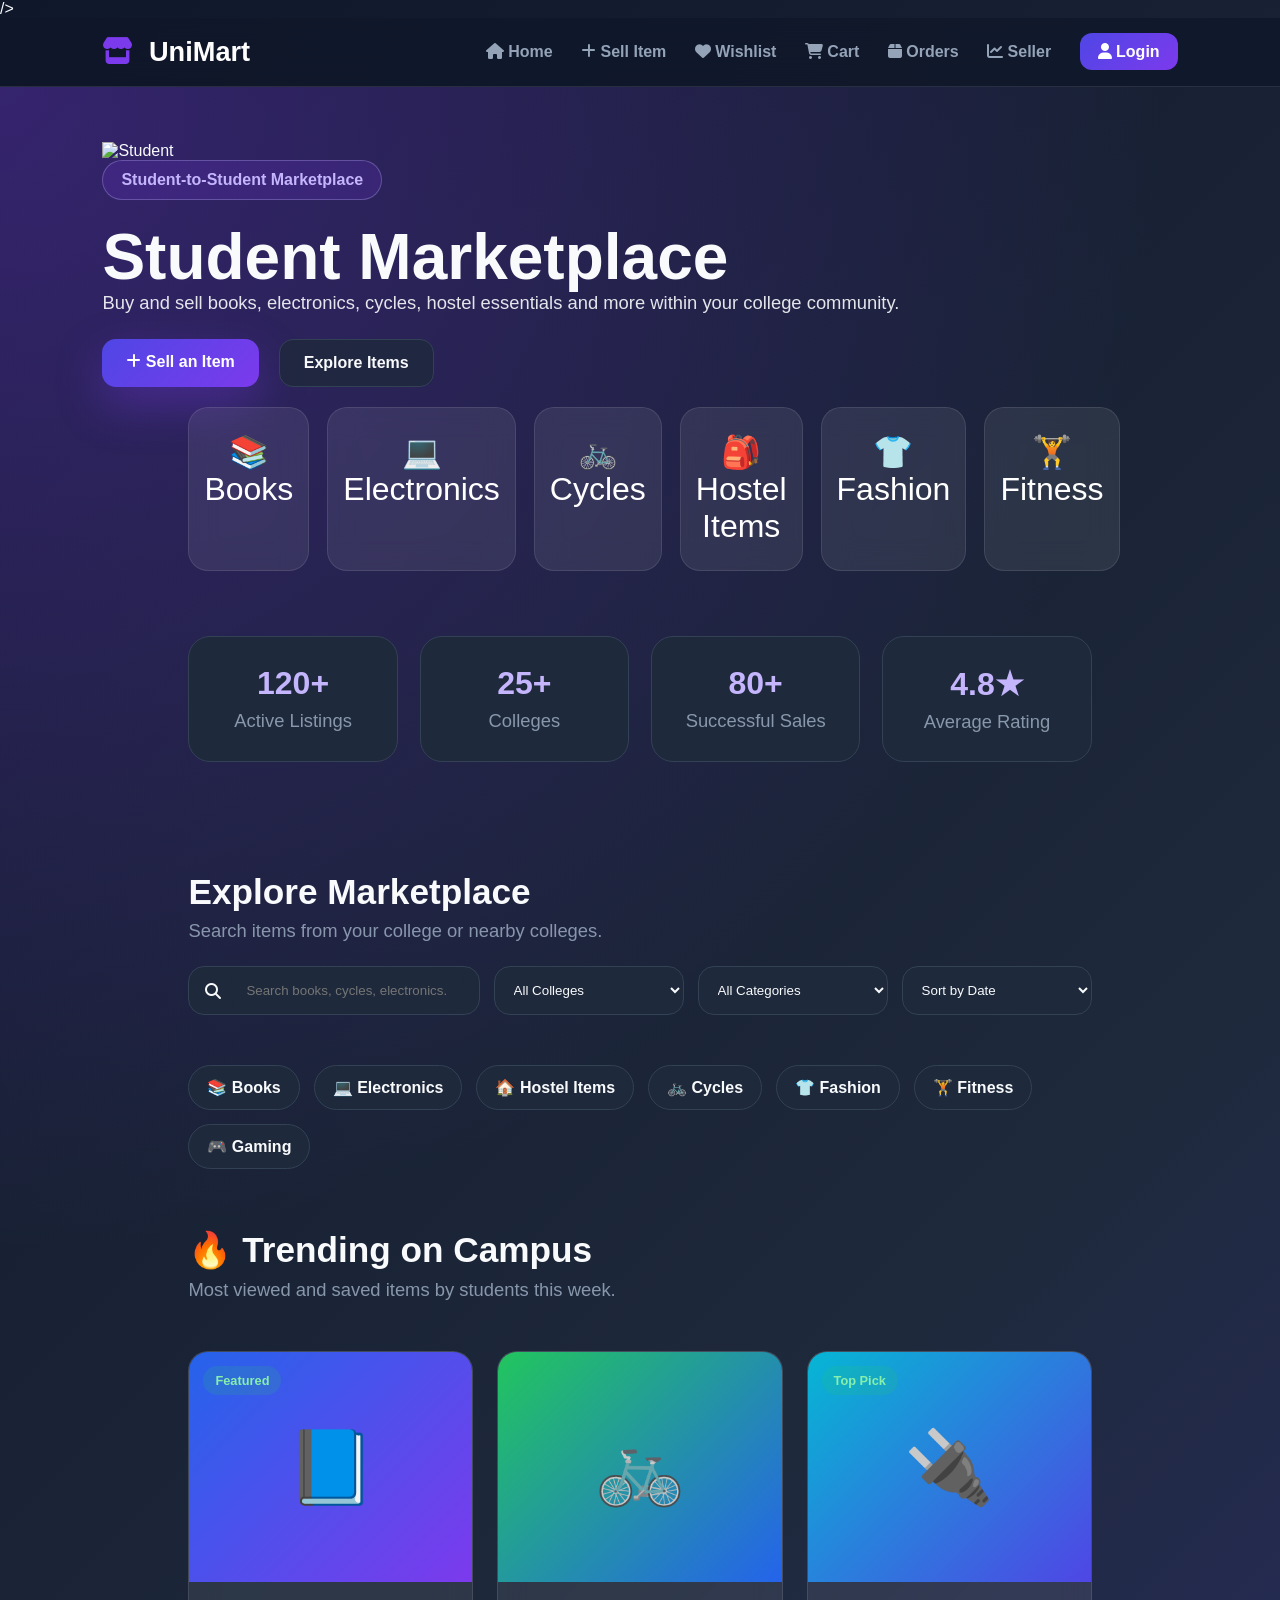
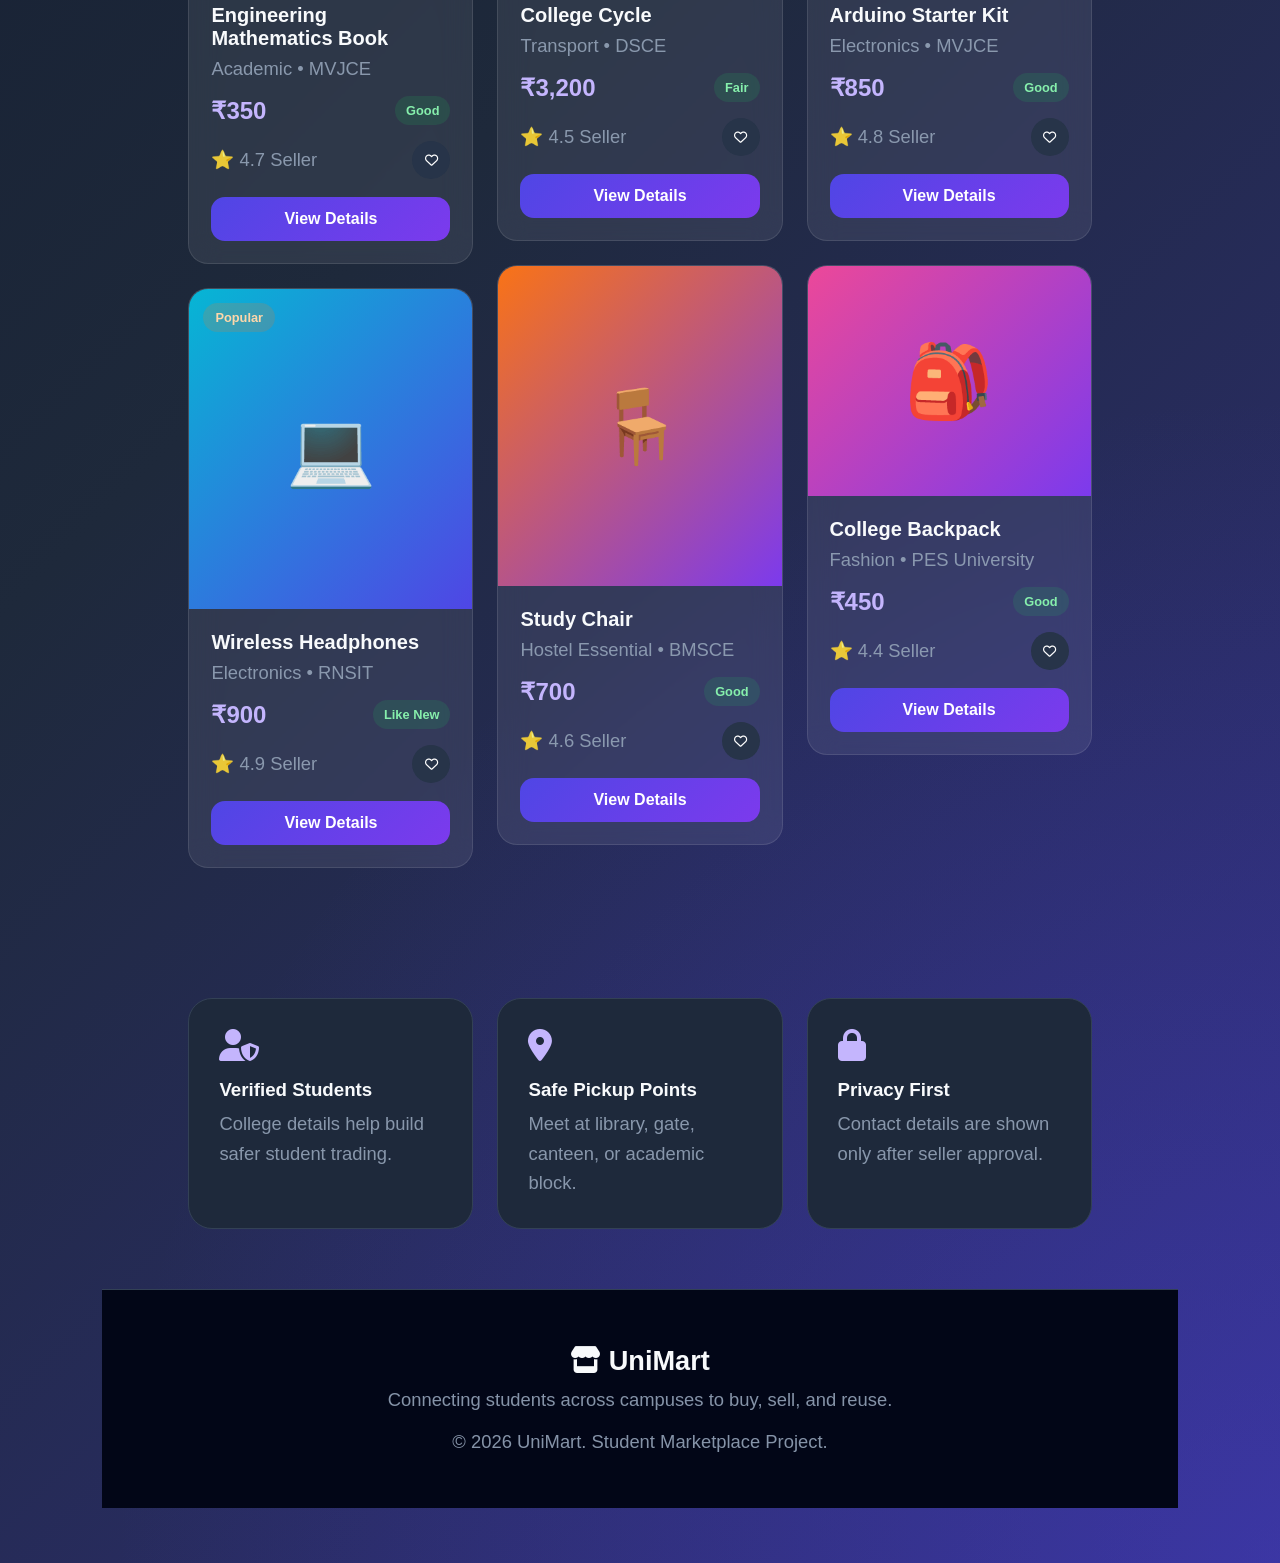
==== commit a7982825: "UI improvements and bug fixes" ====
--- a/index.html
+++ b/index.html
@@ -58,17 +58,24 @@
 
   <!-- HERO SECTION -->
   <section class="hero compact-hero">
+    <div class="hero-image">
+  <img src="https://cdn-icons-png.flaticon.com/512/3135/3135715.png" alt="Student">
+  <section class="how-it-works">
+
+</section>
+    </div>
+
     <div class="hero-content">
+</div>
       <span class="tag">Student-to-Student Marketplace</span>
 
-      <h1>Buy. Sell. Connect.
-        Within Your Campus.
+      <h1>Student Marketplace
       </h1>
 
      <p>
-        The trusted student marketplace for books,
-electronics, hostel essentials, cycles and more
-         from verified college students.
+    <p>
+Buy and sell books, electronics, cycles, hostel essentials and more within your college community.
+</p>
 
       </p>
 
--- a/g.css
+++ b/g.css
@@ -116,8 +116,8 @@
 
 .hero-buttons {
   display: flex;
-  gap: 16px;
-  flex-wrap: wrap;
+  gap: 20px;
+  margin-top:25px;
 }
 
 .primary-btn,
@@ -708,7 +708,7 @@
 
 .auth-btn {
   width: 100%;
-  padding: 15px;
+  padding: 12px 24px;
   border: none;
   border-radius: 16px;
   background: linear-gradient(135deg,#4f46e5,#7c3aed);
@@ -1279,4 +1279,33 @@
 .hero p{
   font-size: 1.15rem;
   opacity: 0.9;
+}
+.hero {
+  display: flex;
+  align-items: center;
+  justify-content: space-between;
+  gap: 50px;
+}
+
+.hero-image img {
+  width: 350px;
+  animation: float 3s ease-in-out infinite;
+}
+
+@keyframes float {
+  0% { transform: translateY(0); }
+  50% { transform: translateY(-12px); }
+  100% { transform: translateY(0); }
+}
+.hero-right{
+  display:flex;
+  flex-direction:column;
+  gap:20px;
+}
+
+.floating-card{
+  background:rgba(255,255,255,0.1);
+  padding:20px;
+  border-radius:15px;
+  backdrop-filter:blur(10px);
 }
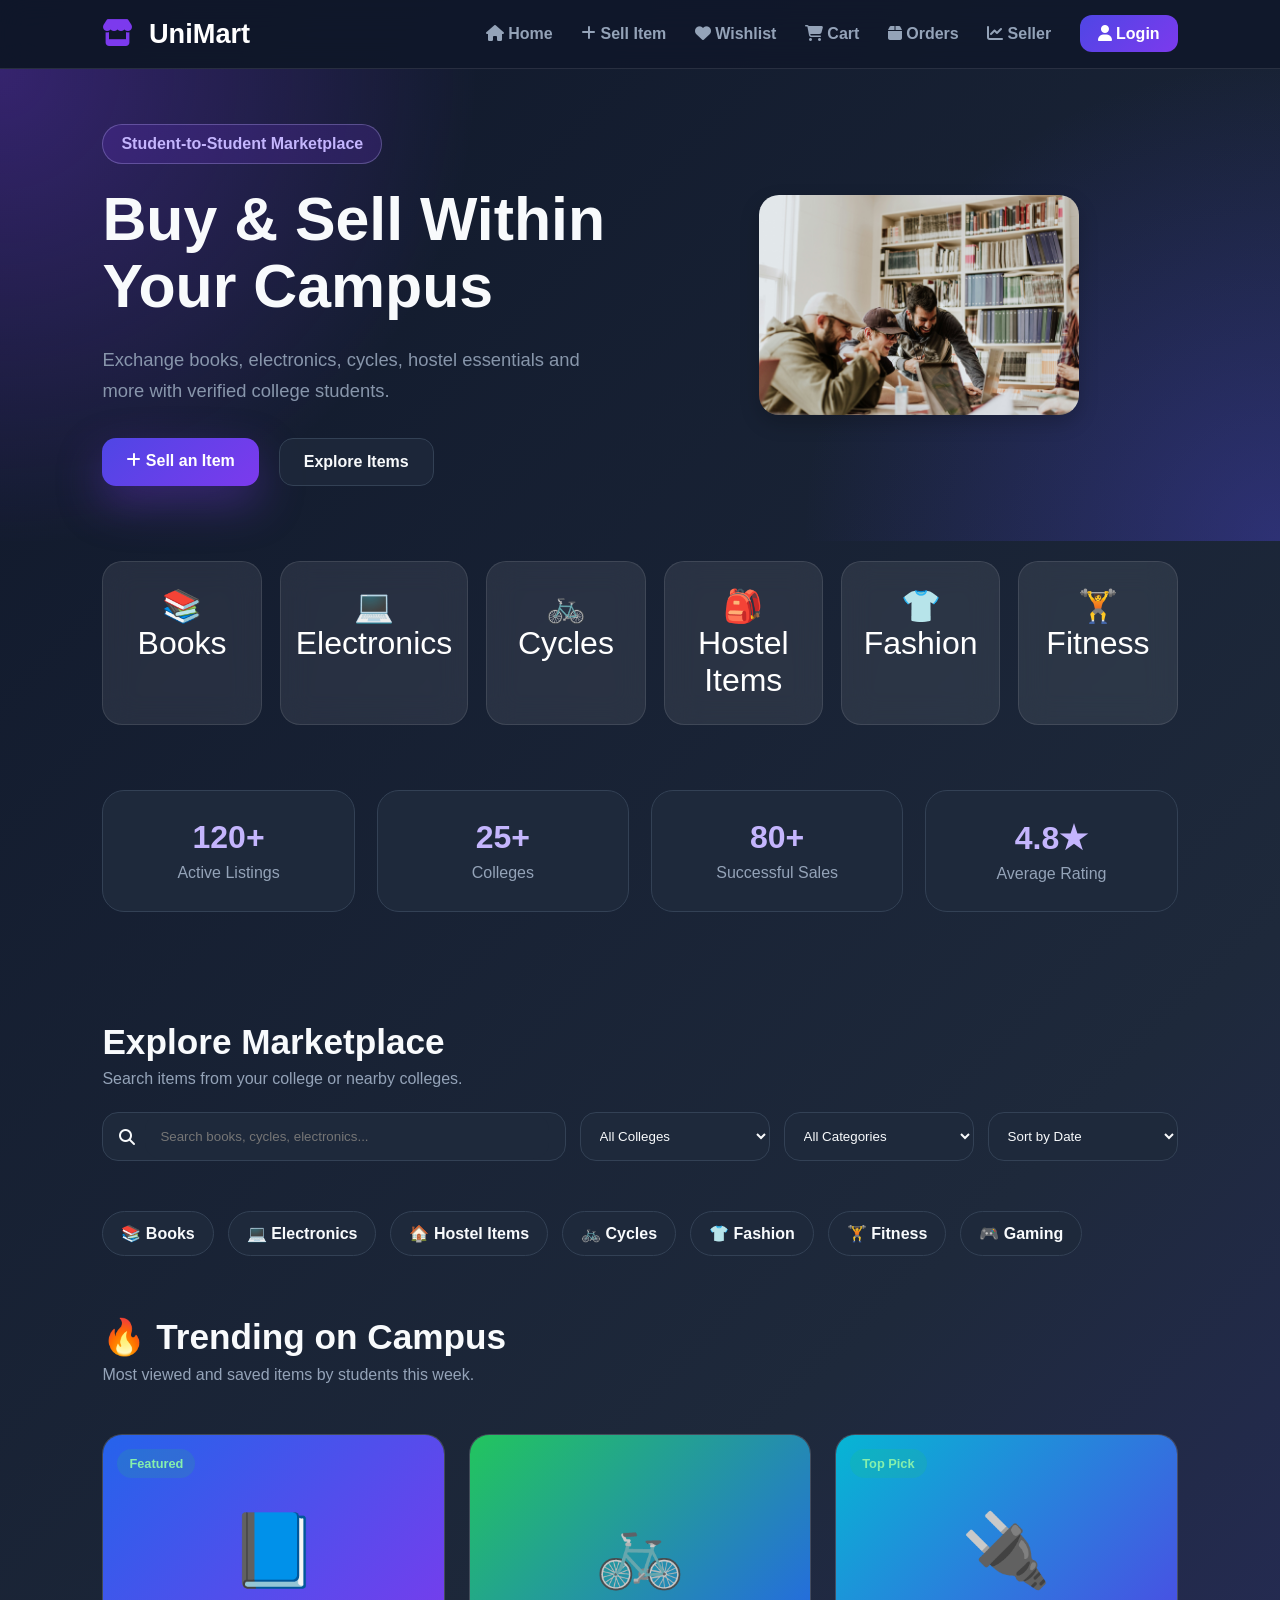
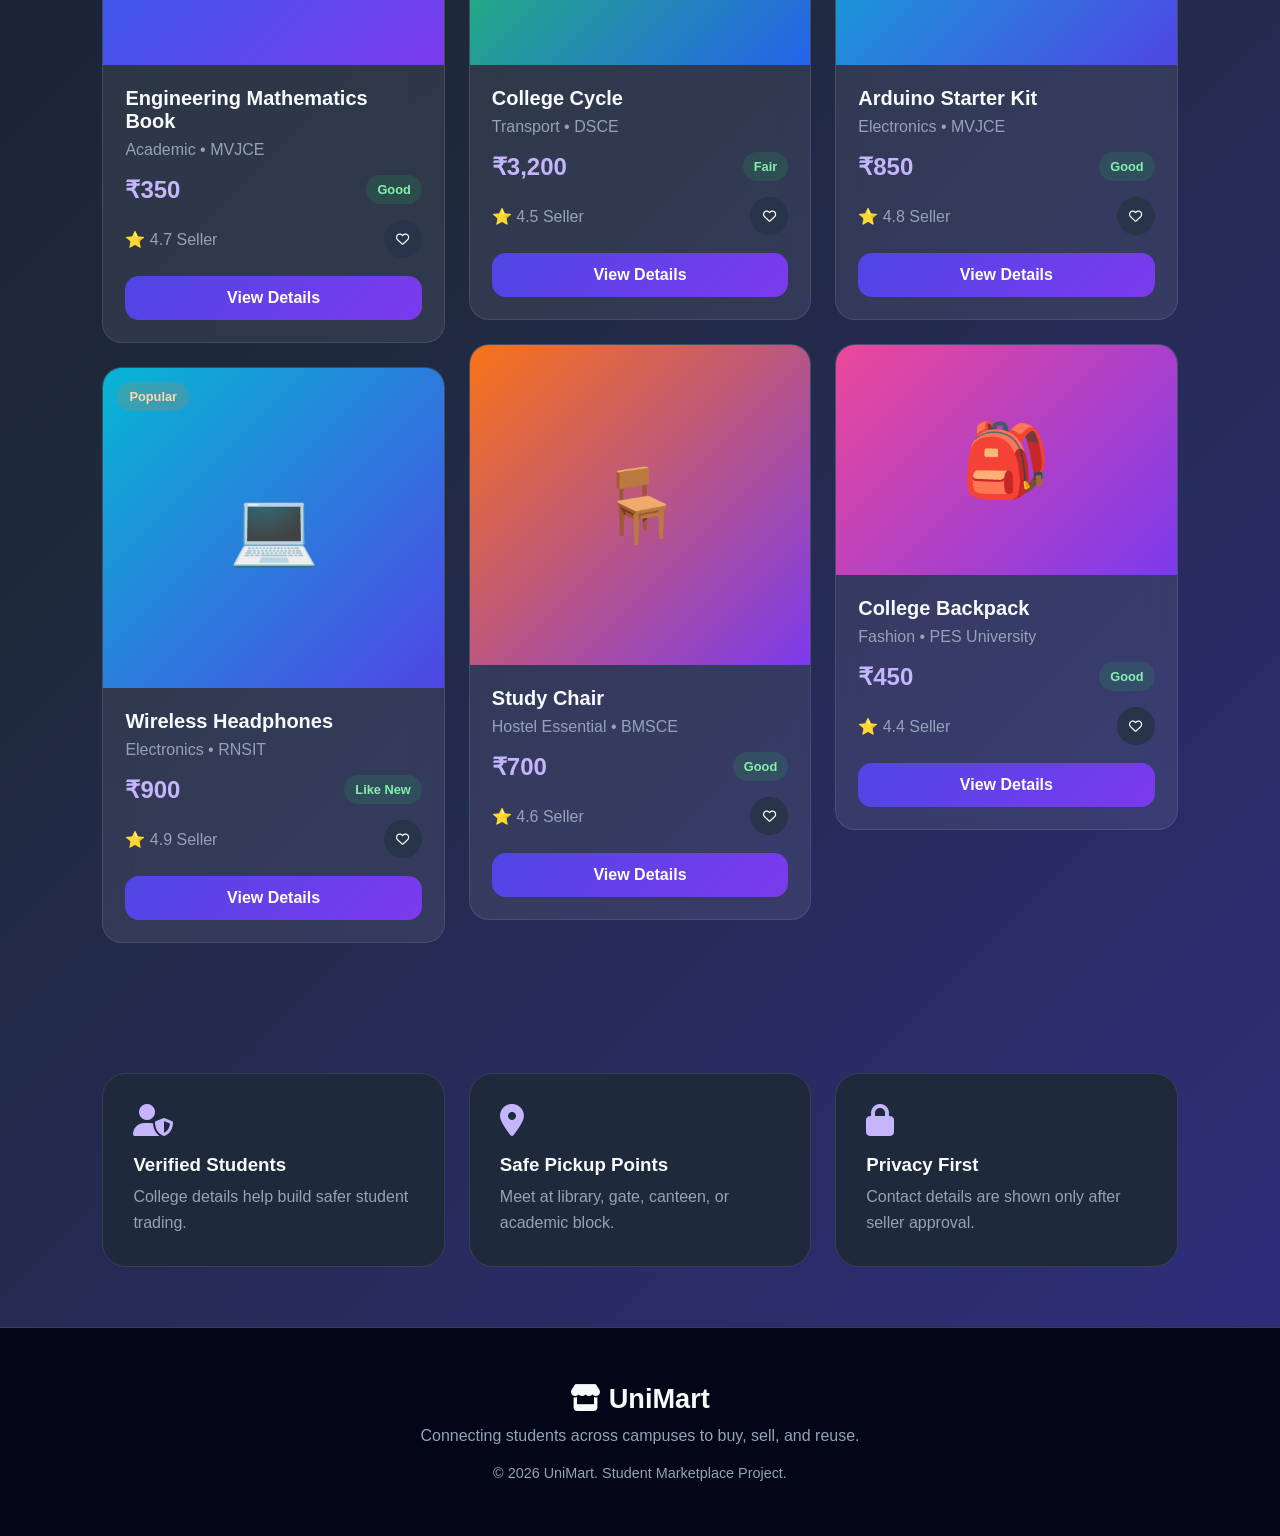
==== commit 59e80115: "UI improvements and bug fixes" ====
--- a/index.html
+++ b/index.html
@@ -11,7 +11,7 @@
     rel="stylesheet"
     href="https://cdnjs.cloudflare.com/ajax/libs/font-awesome/6.5.0/css/all.min.css"
     href="https://fonts.googleapis.com/css2?family=Poppins:wght@300;400;500;600;700&display=swap" rel="stylesheet">
-  />
+  
 </head>
 <body>
 
@@ -55,42 +55,35 @@
 </nav>
     </nav>
   </header>
-
-  <!-- HERO SECTION -->
-  <section class="hero compact-hero">
-    <div class="hero-image">
-  <img src="https://cdn-icons-png.flaticon.com/512/3135/3135715.png" alt="Student">
-  <section class="how-it-works">
+<!-- HERO SECTION -->
+<section class="hero compact-hero">
+
+  <div class="hero-content">
+    <span class="tag">Student-to-Student Marketplace</span>
+
+    <h1>Buy & Sell Within Your Campus</h1>
+
+    <p>
+      Exchange books, electronics, cycles, hostel essentials and more
+      with verified college students.
+    </p>
+
+    <div class="hero-buttons">
+      <a href="post-item.html" class="primary-btn">
+        <i class="fa-solid fa-plus"></i> Sell an Item
+      </a>
+
+      <a href="#marketplace" class="secondary-btn">
+        Explore Items
+      </a>
+    </div>
+  </div>
+
+  <div class="hero-image">
+    <img src="images/hero.png.jpg" alt="Student Marketplace">
+  </div>
 
 </section>
-    </div>
-
-    <div class="hero-content">
-</div>
-      <span class="tag">Student-to-Student Marketplace</span>
-
-      <h1>Student Marketplace
-      </h1>
-
-     <p>
-    <p>
-Buy and sell books, electronics, cycles, hostel essentials and more within your college community.
-</p>
-
-      </p>
-
-      <div class="hero-buttons">
-        <a href="post-item.html" class="primary-btn">
-          <i class="fa-solid fa-plus"></i> Sell an Item
-        </a>
-
-        <a href="#marketplace" class="secondary-btn">
-          Explore Items
-        </a>
-      </div>
-    </div>
-
-    </div>
 <!-- QUICK CATEGORIES -->
 
 <section class="quick-categories">
--- a/g.css
+++ b/g.css
@@ -1308,4 +1308,45 @@
   padding:20px;
   border-radius:15px;
   backdrop-filter:blur(10px);
+}
+.hero-image img{
+  width: 300px;
+  max-width: 100%;
+  border-radius: 15px;
+  object-fit: cover;
+  box-shadow: 0 8px 20px rgba(0,0,0,0.2);
+}
+.hero-compact-hero{
+    display:flex;
+    align-items:center;
+    justify-content:space-between;
+    gap:40px;
+}
+
+.hero-image img{
+    width:300px;
+    border-radius:15px;
+}
+.hero{
+  display:flex !important;
+  align-items:center;
+  justify-content:space-between;
+  gap:40px;
+}
+
+.hero-content{
+  flex:1;
+}
+
+.hero-image{
+  flex:1;
+  display:flex;
+  justify-content:center;
+}
+
+.hero-image img{
+  width:320px;
+  height:220px;
+  object-fit:cover;
+  border-radius:20px;
 }
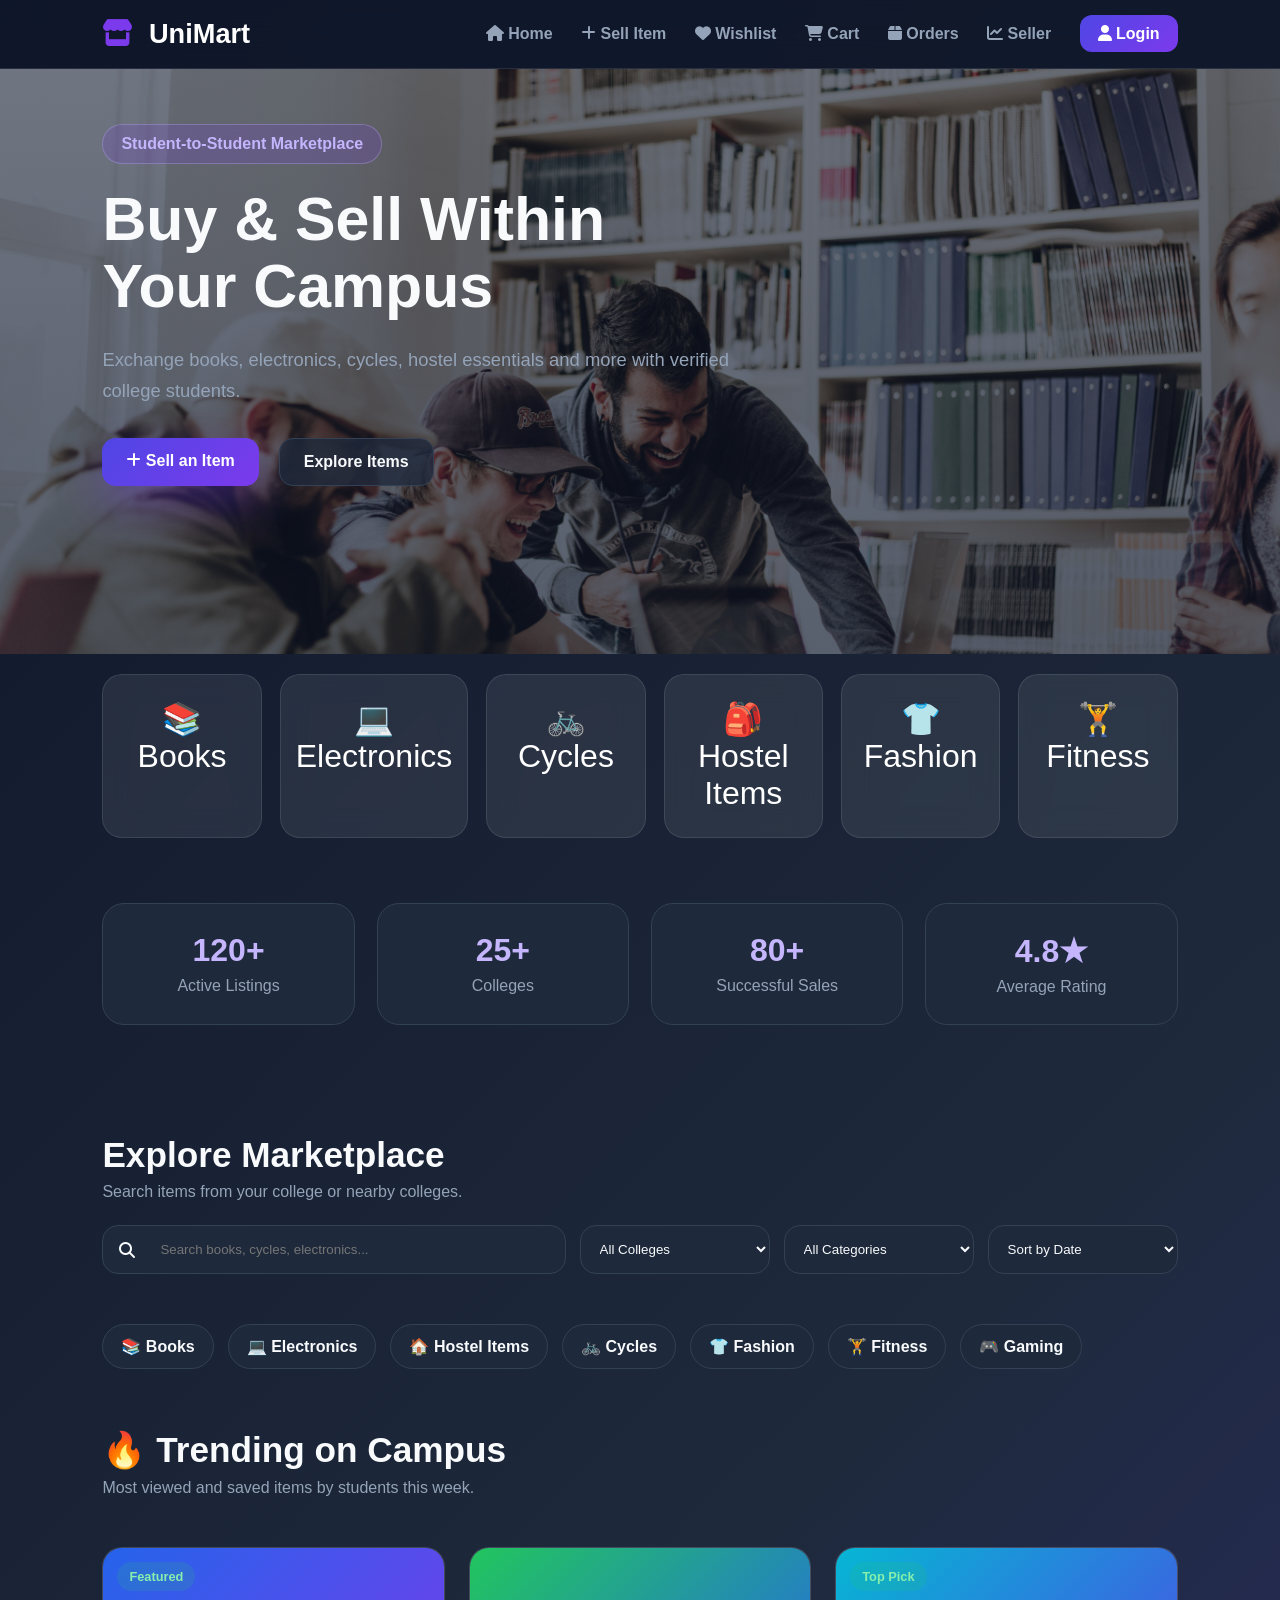
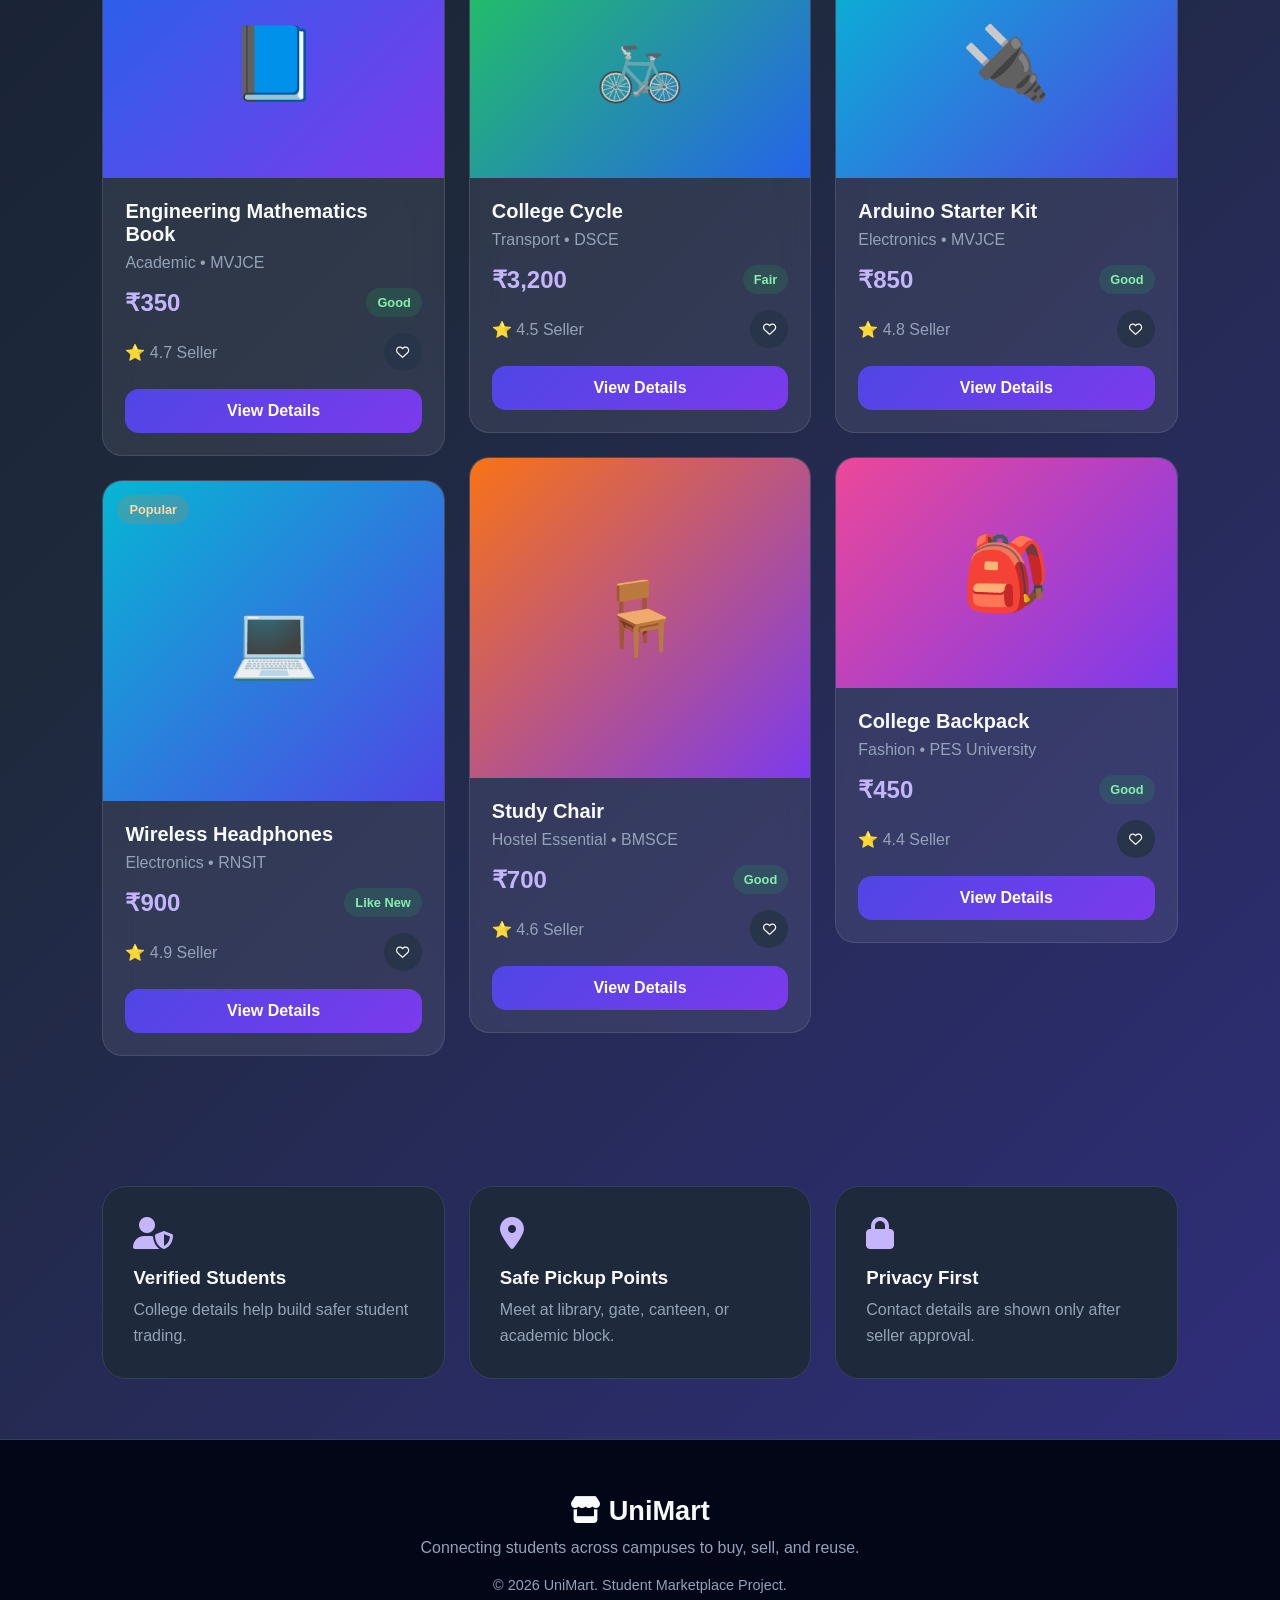
==== commit cdb71e28: "UI improvements and bug fixes" ====
--- a/index.html
+++ b/index.html
@@ -56,7 +56,7 @@
     </nav>
   </header>
 <!-- HERO SECTION -->
-<section class="hero compact-hero">
+<section class=" compact-hero">
 
   <div class="hero-content">
     <span class="tag">Student-to-Student Marketplace</span>
@@ -79,9 +79,7 @@
     </div>
   </div>
 
-  <div class="hero-image">
-    <img src="images/hero.png.jpg" alt="Student Marketplace">
-  </div>
+ 
 
 </section>
 <!-- QUICK CATEGORIES -->
--- a/g.css
+++ b/g.css
@@ -532,8 +532,14 @@
 }
 .compact-hero {
   min-height: 65vh;
-  padding-top: 55px;
-  padding-bottom: 55px;
+  padding: 55px 8%;
+
+  background:
+    linear-gradient(rgba(15,23,42,0.55), rgba(15,23,42,0.65)),
+    url("images/hero.png.jpg") !important;
+
+  background-size: cover !important;
+  background-position: center !important;
 }
 
 .compact-hero .hero-content h1 {
@@ -1349,4 +1355,49 @@
   height:220px;
   object-fit:cover;
   border-radius:20px;
-}+}
+.hero {
+  position: relative;
+  overflow: hidden;
+  background:
+    linear-gradient(rgba(15, 23, 42, 0.78), rgba(15, 23, 42, 0.9)),
+    url("hero.jpg");
+  background-size: cover;
+  background-position: center;
+  border-radius: 0 0 35px 35px;
+}
+
+.hero-image {
+  display: none;
+}
+
+.hero-content {
+  position: relative;
+  z-index: 2;
+  max-width: 650px;
+}
+
+.hero h1 {
+  color: white;
+  text-shadow: 0 4px 20px rgba(0,0,0,0.4);
+}
+.hero {
+  position: relative;
+  overflow: hidden;
+
+  background:
+    linear-gradient(
+      rgba(15,23,42,0.65),
+      rgba(15,23,42,0.75)
+    ),
+    url("images/hero.jpg");
+
+  background-size: cover;
+  background-position: center;
+  background-repeat: no-repeat;
+
+  min-height: 600px;
+
+  display: flex;
+  align-items: center;
+}
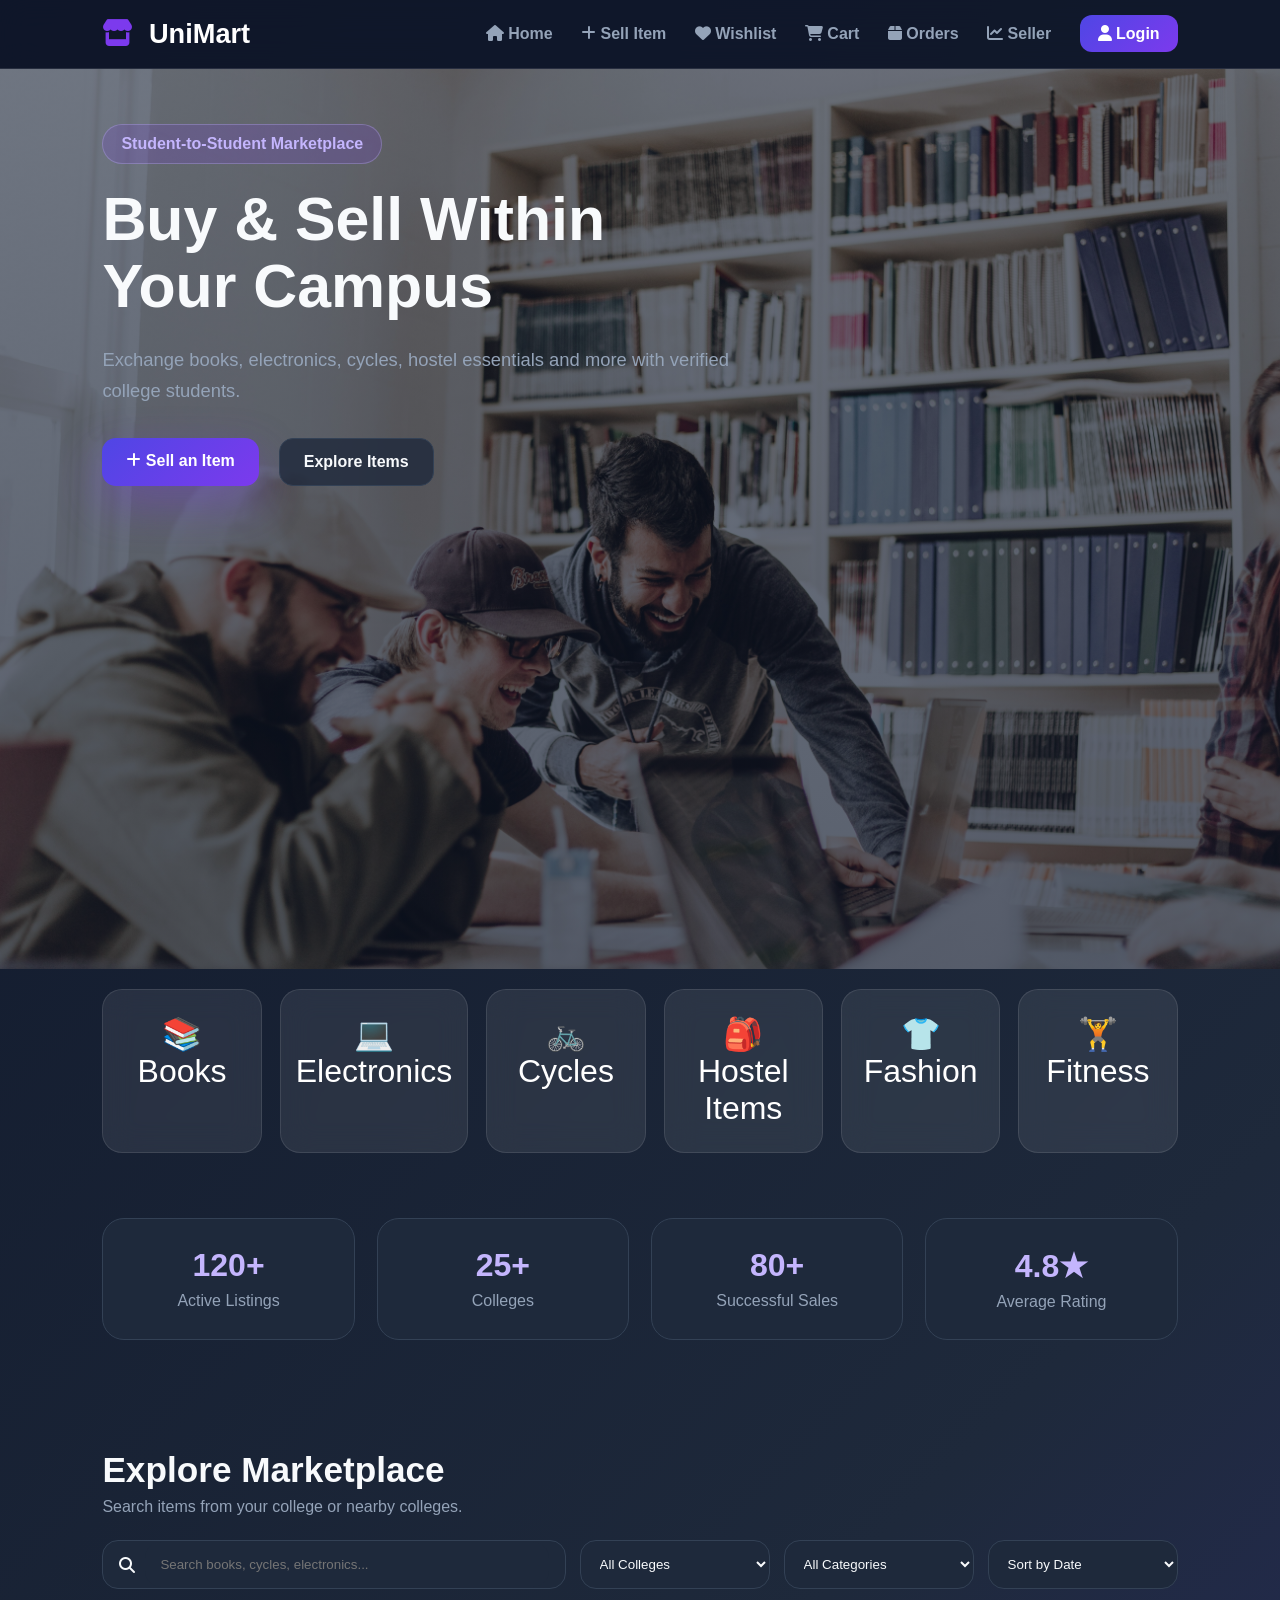
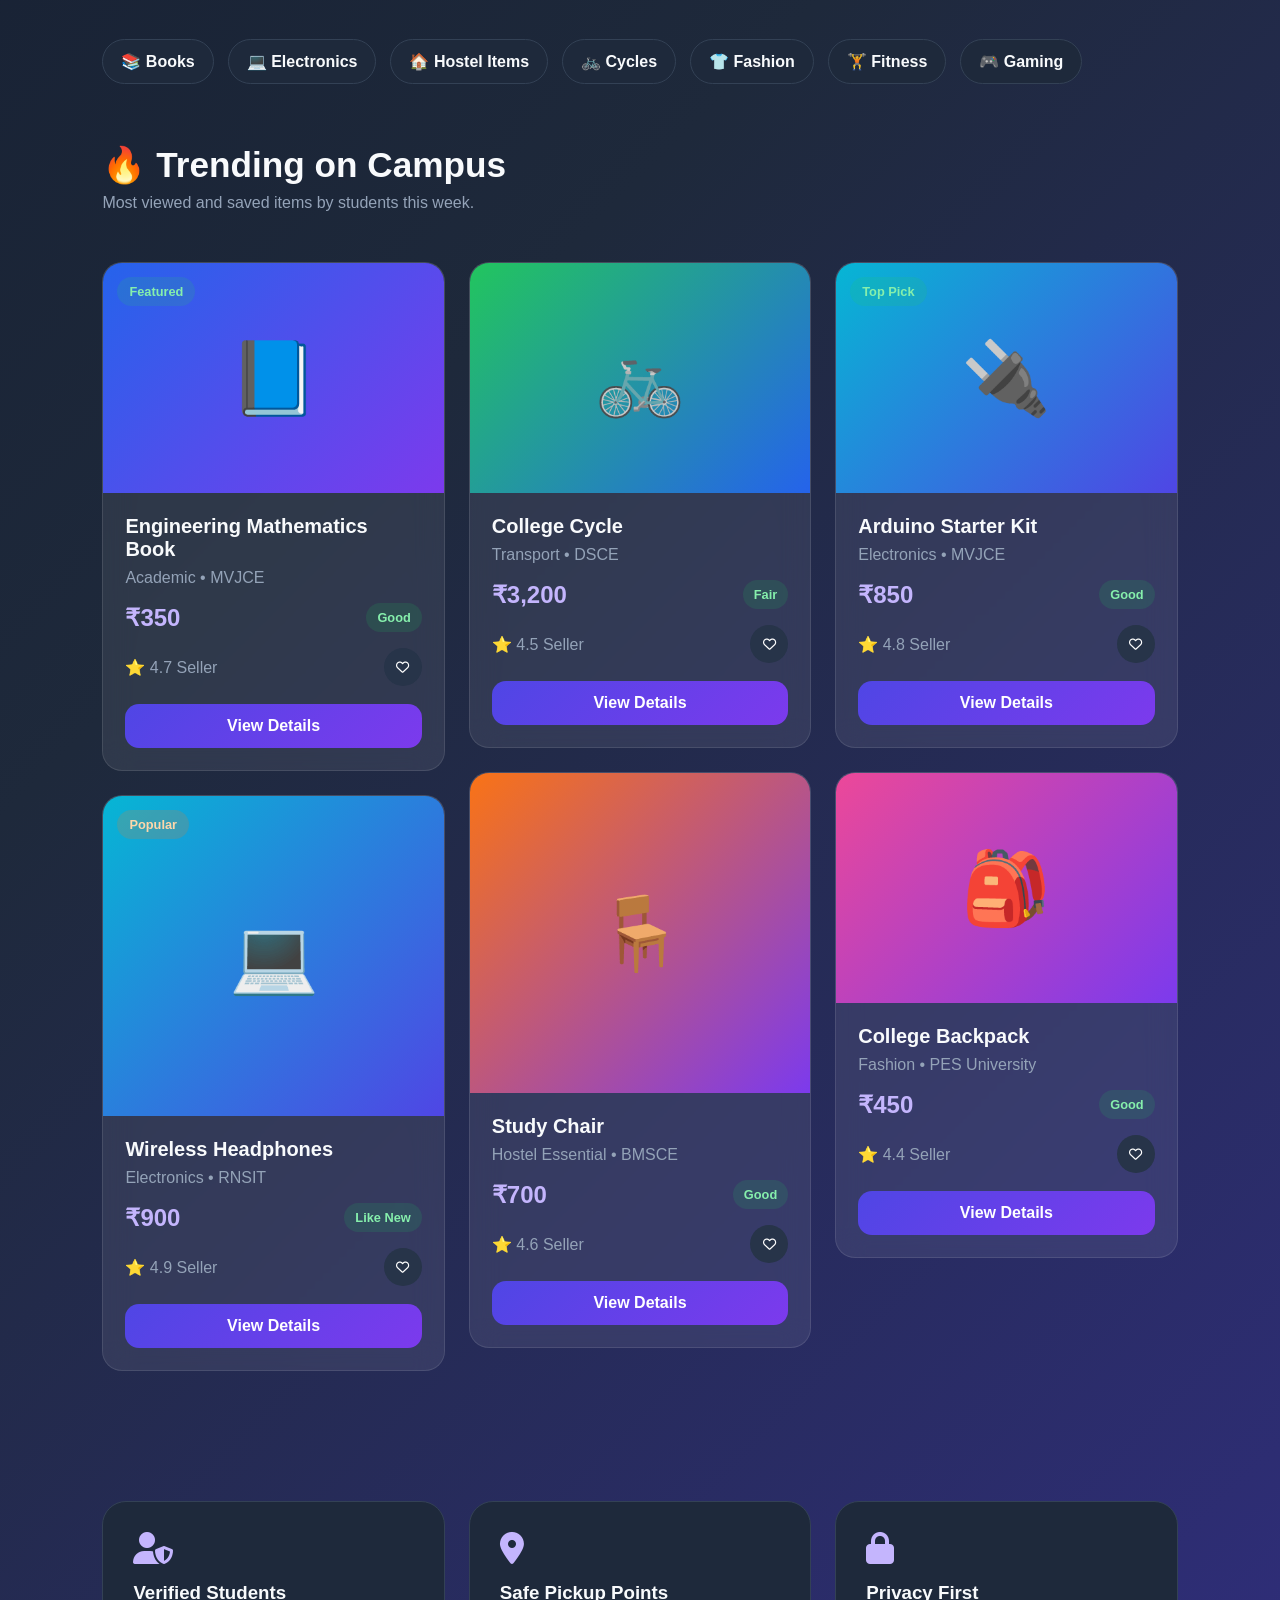
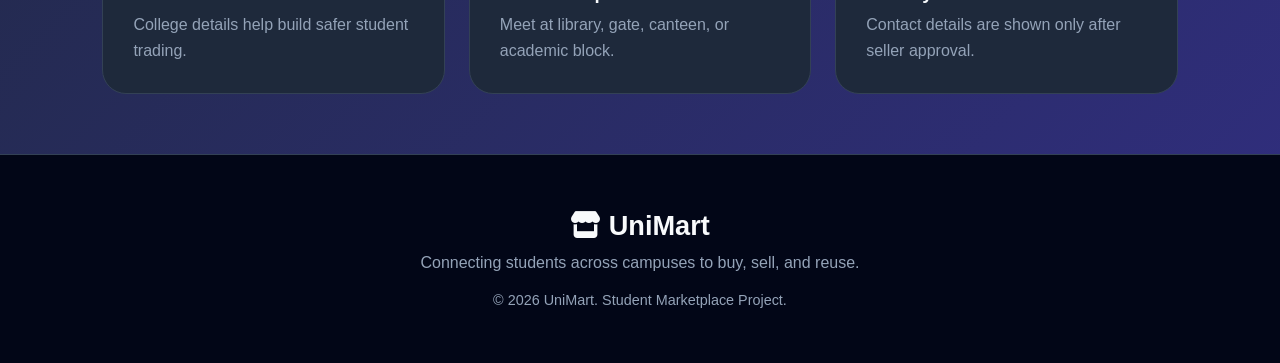
==== commit c57ef105: "major changes" ====
--- a/index.html
+++ b/index.html
@@ -7,11 +7,9 @@
 
 <link rel="stylesheet" href="g.css">
 
-  <link
-    rel="stylesheet"
-    href="https://cdnjs.cloudflare.com/ajax/libs/font-awesome/6.5.0/css/all.min.css"
-    href="https://fonts.googleapis.com/css2?family=Poppins:wght@300;400;500;600;700&display=swap" rel="stylesheet">
-  
+<link rel="stylesheet" href="https://cdnjs.cloudflare.com/ajax/libs/font-awesome/6.5.0/css/all.min.css">
+
+<link href="https://fonts.googleapis.com/css2?family=Poppins:wght@300;400;500;600;700&display=swap" rel="stylesheet">
 </head>
 <body>
 
@@ -23,7 +21,7 @@
     </div>
 
     <nav>
-  <nav>
+  
   <a href="index.html">
     <i class="fa-solid fa-house"></i> Home
   </a>
--- a/g.css
+++ b/g.css
@@ -531,7 +531,7 @@
   }
 }
 .compact-hero {
-  min-height: 65vh;
+  height: 100vh;
   padding: 55px 8%;
 
   background:
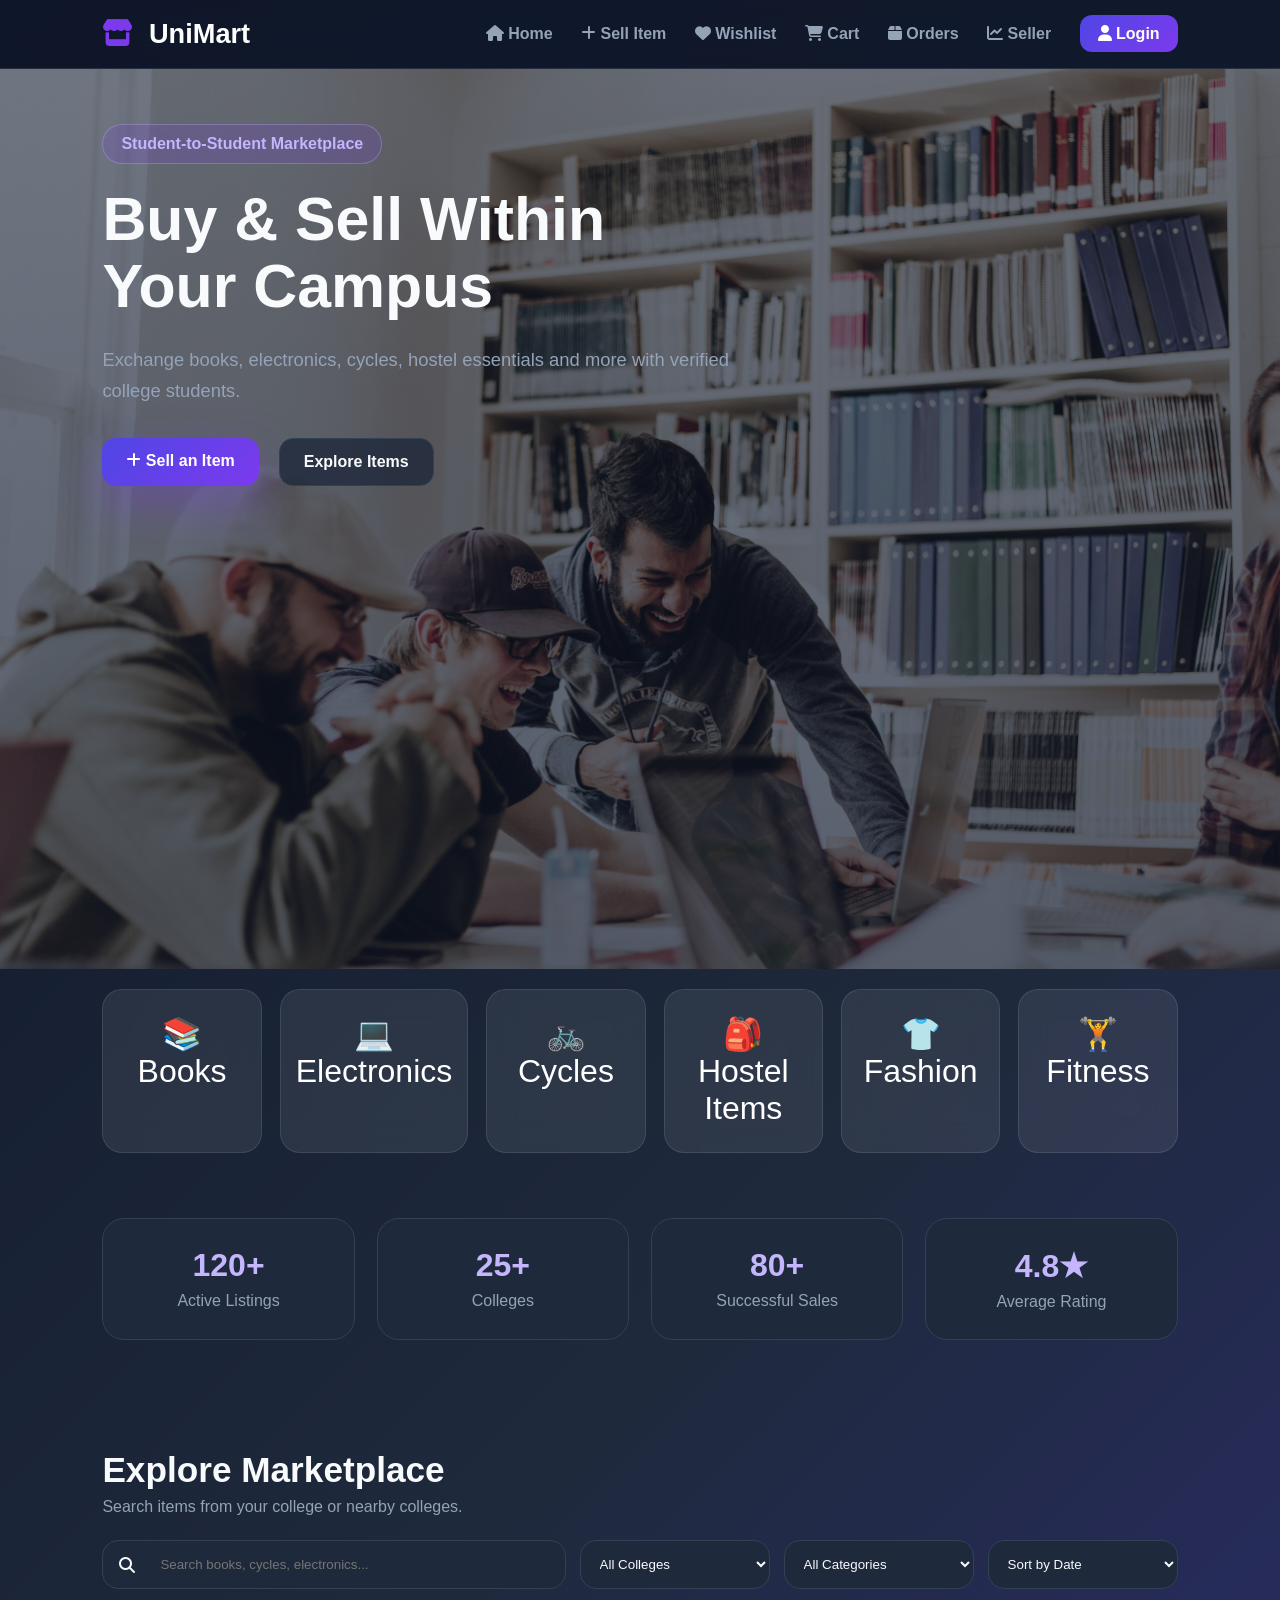
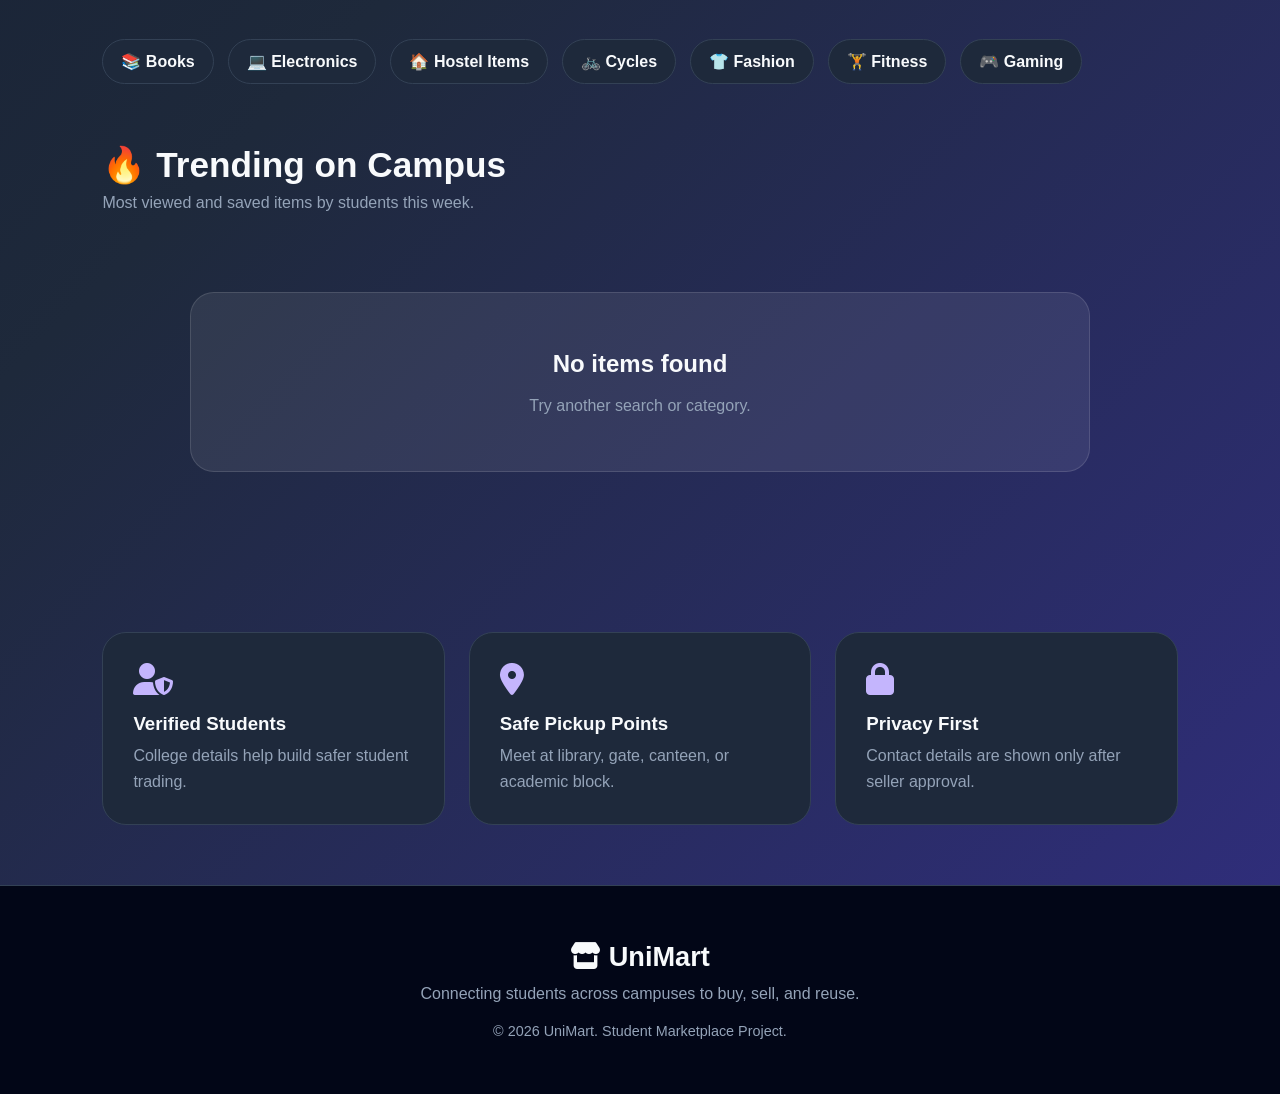
==== commit df349ce1: "major changes" ====
--- a/index.html
+++ b/index.html
@@ -50,8 +50,7 @@
     <i class="fa-solid fa-user"></i> Login
   </a>
 </nav>
-</nav>
-    </nav>
+
   </header>
 <!-- HERO SECTION -->
 <section class=" compact-hero">
@@ -143,14 +142,14 @@
         <input type="text" id="searchInput" placeholder="Search books, cycles, electronics..." />
       </div>
 
-      <select>
-        <option>All Colleges</option>
-        <option>MVJCE</option>
-        <option>RNSIT</option>
-        <option>DSCE</option>
-        <option>BMSCE</option>
-        <option>PES University</option>
-      </select>
+      <select id="collegeFilter">
+  <option value="All">All Colleges</option>
+  <option value="MVJCE">MVJCE</option>
+  <option value="RNSIT">RNSIT</option>
+  <option value="DSCE">DSCE</option>
+  <option value="BMSCE">BMSCE</option>
+  <option value="PES University">PES University</option>
+</select>
 
      <select id="categoryFilter">
   <option value="All">All Categories</option>
--- a/g.css
+++ b/g.css
@@ -1401,3 +1401,64 @@
   display: flex;
   align-items: center;
 }
+/* FIX SEARCH EMPTY RESULT BOX */
+.items-grid .empty-box {
+  grid-column: 1 / -1;
+  width: 100%;
+  min-height: 180px;
+  padding: 40px;
+  text-align: center;
+
+  display: flex;
+  flex-direction: column;
+  align-items: center;
+  justify-content: center;
+
+  border-radius: 24px;
+}
+/* CLEAN NO ITEMS FOUND BOX */
+.items-grid .empty-box {
+  grid-column: 1 / -1 !important;
+  width: 100% !important;
+  max-width: 100% !important;
+
+  min-height: 170px;
+  padding: 35px 25px;
+
+  display: flex !important;
+  flex-direction: column !important;
+  align-items: center !important;
+  justify-content: center !important;
+  gap: 10px;
+
+  text-align: center;
+  border-radius: 24px;
+  background: rgba(255,255,255,0.08);
+  border: 1px solid rgba(255,255,255,0.12);
+}
+
+.items-grid .empty-box h2,
+.items-grid .empty-box p {
+  width: 100%;
+  margin: 0;
+}
+/* FINAL FIX FOR NO ITEMS FOUND */
+.items-grid:has(.empty-box) {
+  display: block !important;
+  columns: unset !important;
+}
+
+.items-grid .empty-box {
+  width: 100% !important;
+  max-width: 900px !important;
+  margin: 30px auto !important;
+  min-height: 180px !important;
+
+  display: flex !important;
+  flex-direction: column !important;
+  align-items: center !important;
+  justify-content: center !important;
+
+  text-align: center !important;
+  border-radius: 24px !important;
+}
